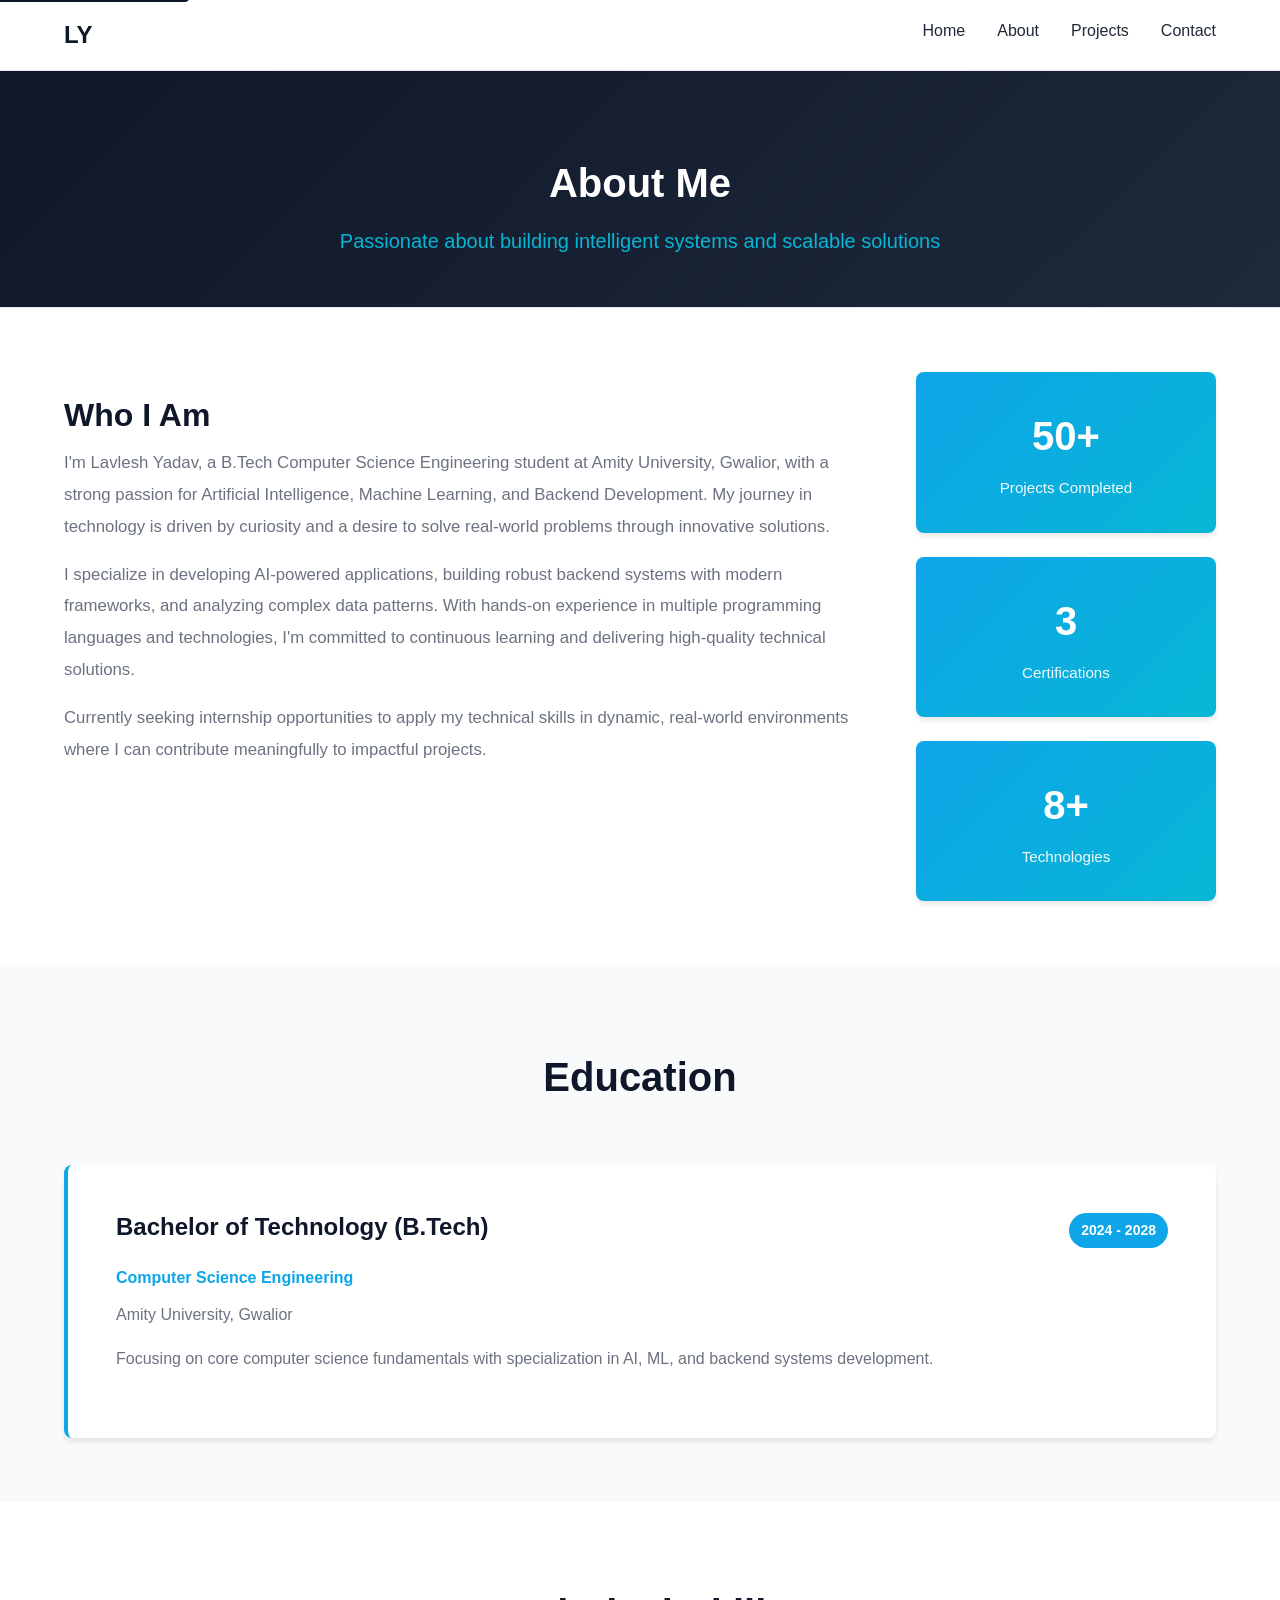
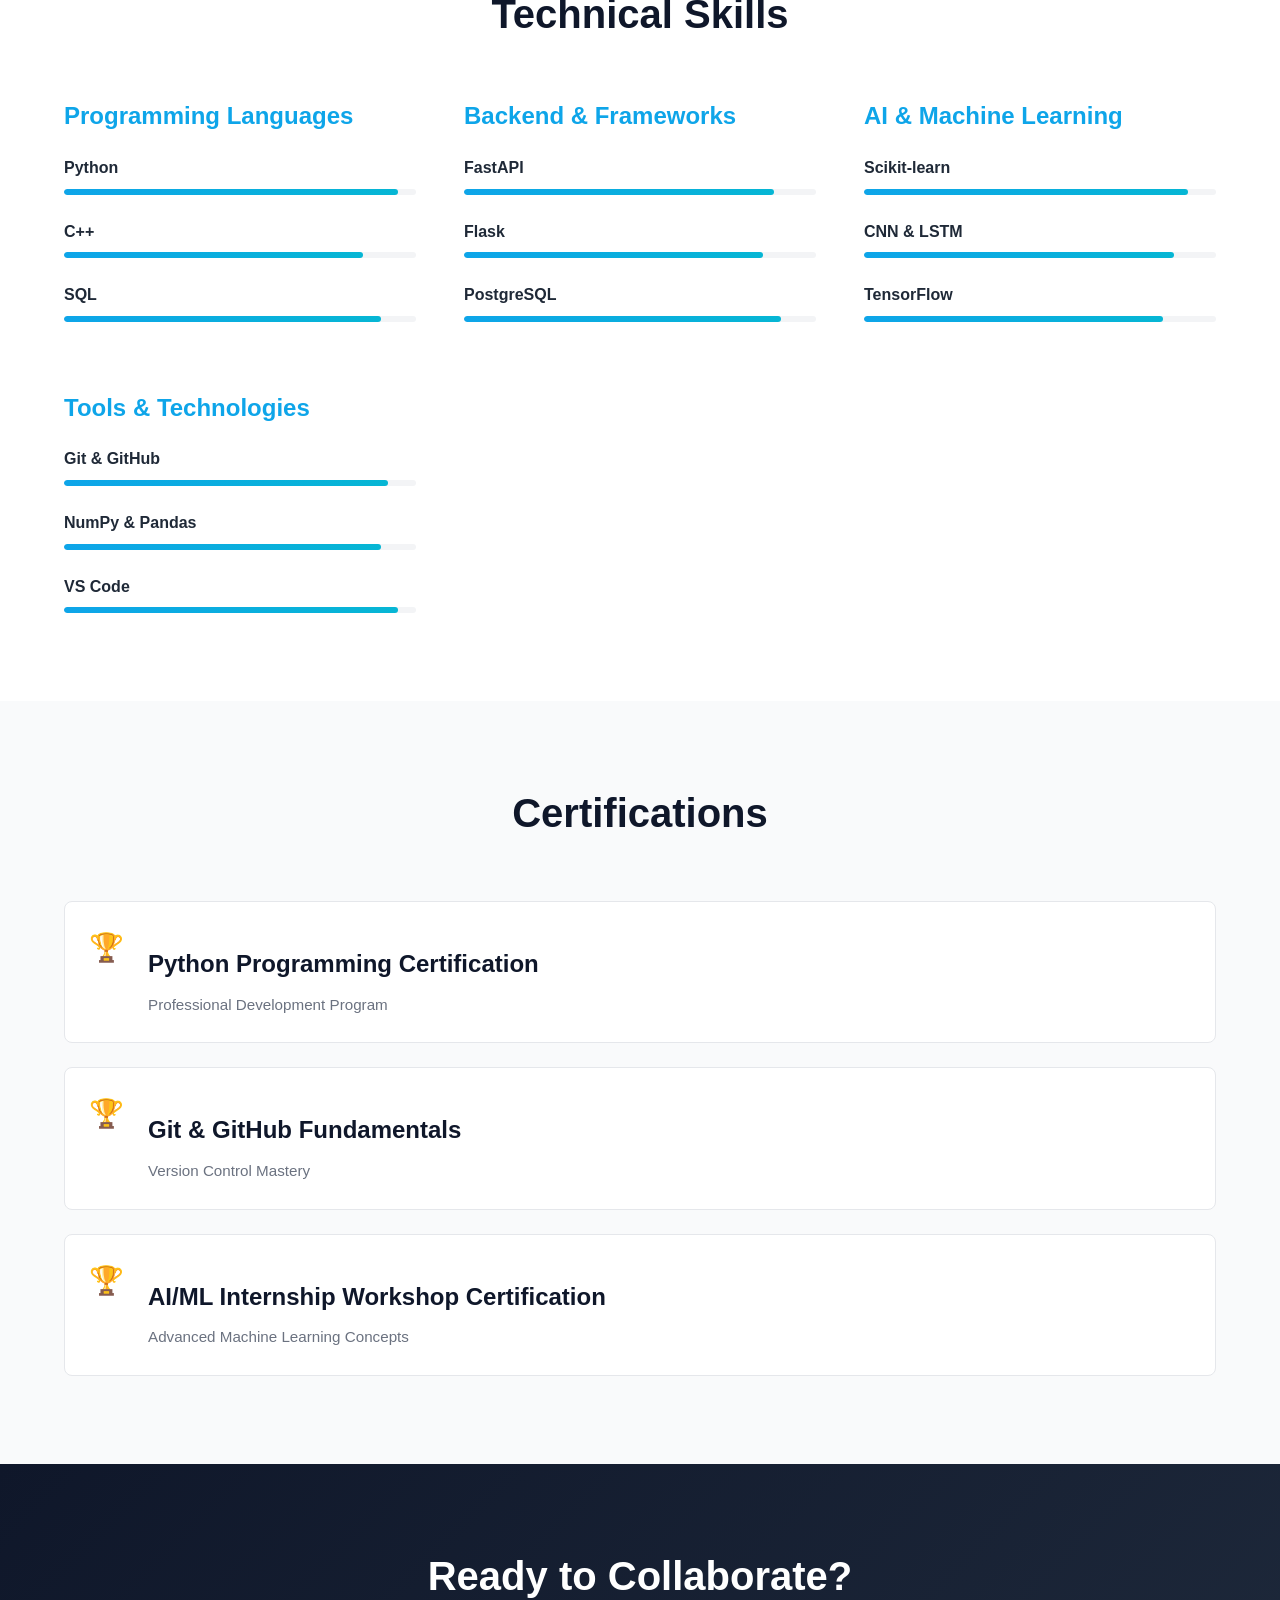
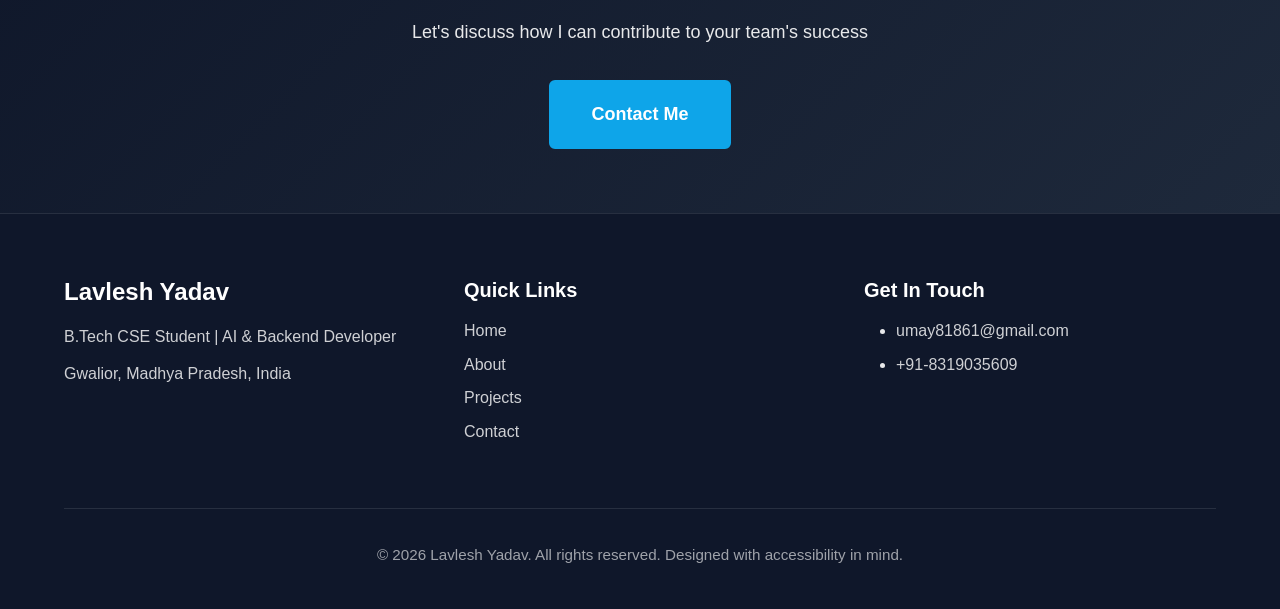
==== about.html @ 06bfaec7 "portfolio completed" ====
<!DOCTYPE html>
<html lang="en">
<head>
    <meta charset="UTF-8">
    <meta name="viewport" content="width=device-width, initial-scale=1.0">
    <meta name="description" content="Learn more about Lavlesh Yadav - B.Tech CSE Student with expertise in AI, Machine Learning, and Backend Development">
    <meta name="keywords" content="Lavlesh Yadav, about, education, skills, experience, AI, machine learning">
    <meta name="author" content="Lavlesh Yadav">
    <title>About Lavlesh Yadav - Portfolio</title>
    <link rel="stylesheet" href="style.css">
    <link rel="icon" type="image/svg+xml" href="data:image/svg+xml,%3Csvg xmlns='http://www.w3.org/2000/svg' viewBox='0 0 100 100'%3E%3Ctext y='75' font-size='75' fill='%230f172a'%3E💻%3C/text%3E%3C/svg%3E">
</head>
<body>
    <a href="#main-content" class="skip-link">Skip to main content</a>

    <header class="header" role="banner">
        <nav class="navbar" role="navigation" aria-label="Main navigation">
            <div class="container nav-container">
                <a href="index.html" class="logo" aria-label="Lavlesh Yadav Portfolio">LY</a>
                <button class="menu-toggle" id="menuToggle" aria-label="Toggle navigation menu" aria-expanded="false" aria-controls="navMenu">
                    <span></span>
                    <span></span>
                    <span></span>
                </button>
                <ul id="navMenu" class="nav-menu" role="menubar">
                    <li role="none"><a href="index.html" class="nav-link" role="menuitem">Home</a></li>
                    <li role="none"><a href="about.html" class="nav-link active" role="menuitem" aria-current="page">About</a></li>
                    <li role="none"><a href="projects.html" class="nav-link" role="menuitem">Projects</a></li>
                    <li role="none"><a href="contact.html" class="nav-link" role="menuitem">Contact</a></li>
                </ul>
            </div>
        </nav>
    </header>

    <main id="main-content" role="main">
        <!-- About Hero Section -->
        <section class="page-header" aria-labelledby="page-title">
            <div class="container">
                <h1 id="page-title">About Me</h1>
                <p class="page-subtitle">Passionate about building intelligent systems and scalable solutions</p>
            </div>
        </section>

        <!-- About Content -->
        <section class="about-section" aria-labelledby="about-intro-title">
            <div class="container">
                <div class="about-grid">
                    <article class="about-text">
                        <h2 id="about-intro-title">Who I Am</h2>
                        <p>I'm Lavlesh Yadav, a B.Tech Computer Science Engineering student at Amity University, Gwalior, with a strong passion for Artificial Intelligence, Machine Learning, and Backend Development. My journey in technology is driven by curiosity and a desire to solve real-world problems through innovative solutions.</p>
                        <p>I specialize in developing AI-powered applications, building robust backend systems with modern frameworks, and analyzing complex data patterns. With hands-on experience in multiple programming languages and technologies, I'm committed to continuous learning and delivering high-quality technical solutions.</p>
                        <p>Currently seeking internship opportunities to apply my technical skills in dynamic, real-world environments where I can contribute meaningfully to impactful projects.</p>
                    </article>
                    <aside class="about-stats" role="complementary" aria-label="Key statistics">
                        <div class="stat-card">
                            <div class="stat-number">50+</div>
                            <div class="stat-label">Projects Completed</div>
                        </div>
                        <div class="stat-card">
                            <div class="stat-number">3</div>
                            <div class="stat-label">Certifications</div>
                        </div>
                        <div class="stat-card">
                            <div class="stat-number">8+</div>
                            <div class="stat-label">Technologies</div>
                        </div>
                    </aside>
                </div>
            </div>
        </section>

        <!-- Education Section -->
        <section class="education-section" aria-labelledby="education-title">
            <div class="container">
                <h2 id="education-title" class="section-title">Education</h2>
                <article class="education-card">
                    <div class="education-header">
                        <h3>Bachelor of Technology (B.Tech)</h3>
                        <span class="education-year" aria-label="Year">2024 - 2028</span>
                    </div>
                    <p class="education-major">Computer Science Engineering</p>
                    <p class="education-institution">Amity University, Gwalior</p>
                    <p class="education-description">Focusing on core computer science fundamentals with specialization in AI, ML, and backend systems development.</p>
                </article>
            </div>
        </section>

        <!-- Skills Section -->
        <section class="skills-section" aria-labelledby="skills-title">
            <div class="container">
                <h2 id="skills-title" class="section-title">Technical Skills</h2>
                <div class="skills-container">
                    <article class="skill-category">
                        <h3>Programming Languages</h3>
                        <ul class="skill-list" role="list" aria-label="Programming languages">
                            <li role="listitem">
                                <span class="skill-name">Python</span>
                                <div class="skill-bar" style="--progress: 95%;" aria-label="95% proficiency"></div>
                            </li>
                            <li role="listitem">
                                <span class="skill-name">C++</span>
                                <div class="skill-bar" style="--progress: 85%;" aria-label="85% proficiency"></div>
                            </li>
                            <li role="listitem">
                                <span class="skill-name">SQL</span>
                                <div class="skill-bar" style="--progress: 90%;" aria-label="90% proficiency"></div>
                            </li>
                        </ul>
                    </article>

                    <article class="skill-category">
                        <h3>Backend & Frameworks</h3>
                        <ul class="skill-list" role="list" aria-label="Backend frameworks">
                            <li role="listitem">
                                <span class="skill-name">FastAPI</span>
                                <div class="skill-bar" style="--progress: 88%;" aria-label="88% proficiency"></div>
                            </li>
                            <li role="listitem">
                                <span class="skill-name">Flask</span>
                                <div class="skill-bar" style="--progress: 85%;" aria-label="85% proficiency"></div>
                            </li>
                            <li role="listitem">
                                <span class="skill-name">PostgreSQL</span>
                                <div class="skill-bar" style="--progress: 90%;" aria-label="90% proficiency"></div>
                            </li>
                        </ul>
                    </article>

                    <article class="skill-category">
                        <h3>AI & Machine Learning</h3>
                        <ul class="skill-list" role="list" aria-label="AI and ML tools">
                            <li role="listitem">
                                <span class="skill-name">Scikit-learn</span>
                                <div class="skill-bar" style="--progress: 92%;" aria-label="92% proficiency"></div>
                            </li>
                            <li role="listitem">
                                <span class="skill-name">CNN & LSTM</span>
                                <div class="skill-bar" style="--progress: 88%;" aria-label="88% proficiency"></div>
                            </li>
                            <li role="listitem">
                                <span class="skill-name">TensorFlow</span>
                                <div class="skill-bar" style="--progress: 85%;" aria-label="85% proficiency"></div>
                            </li>
                        </ul>
                    </article>

                    <article class="skill-category">
                        <h3>Tools & Technologies</h3>
                        <ul class="skill-list" role="list" aria-label="Development tools">
                            <li role="listitem">
                                <span class="skill-name">Git & GitHub</span>
                                <div class="skill-bar" style="--progress: 92%;" aria-label="92% proficiency"></div>
                            </li>
                            <li role="listitem">
                                <span class="skill-name">NumPy & Pandas</span>
                                <div class="skill-bar" style="--progress: 90%;" aria-label="90% proficiency"></div>
                            </li>
                            <li role="listitem">
                                <span class="skill-name">VS Code</span>
                                <div class="skill-bar" style="--progress: 95%;" aria-label="95% proficiency"></div>
                            </li>
                        </ul>
                    </article>
                </div>
            </div>
        </section>

        <!-- Certifications Section -->
        <section class="certifications-section" aria-labelledby="certifications-title">
            <div class="container">
                <h2 id="certifications-title" class="section-title">Certifications</h2>
                <ul class="certifications-list" role="list">
                    <li role="listitem" class="certification-item">
                        <span class="cert-icon">🏆</span>
                        <div>
                            <h3>Python Programming Certification</h3>
                            <p class="cert-issuer">Professional Development Program</p>
                        </div>
                    </li>
                    <li role="listitem" class="certification-item">
                        <span class="cert-icon">🏆</span>
                        <div>
                            <h3>Git & GitHub Fundamentals</h3>
                            <p class="cert-issuer">Version Control Mastery</p>
                        </div>
                    </li>
                    <li role="listitem" class="certification-item">
                        <span class="cert-icon">🏆</span>
                        <div>
                            <h3>AI/ML Internship Workshop Certification</h3>
                            <p class="cert-issuer">Advanced Machine Learning Concepts</p>
                        </div>
                    </li>
                </ul>
            </div>
        </section>

        <!-- Call to Action -->
        <section class="cta-section" aria-labelledby="about-cta-title">
            <div class="container">
                <h2 id="about-cta-title" class="cta-title">Ready to Collaborate?</h2>
                <p class="cta-description">Let's discuss how I can contribute to your team's success</p>
                <a href="contact.html" class="btn btn-primary btn-large">Contact Me</a>
            </div>
        </section>
    </main>

    <footer class="footer" role="contentinfo">
        <div class="container">
            <div class="footer-content">
                <section aria-labelledby="footer-about-title">
                    <h3 id="footer-about-title">Lavlesh Yadav</h3>
                    <p>B.Tech CSE Student | AI & Backend Developer</p>
                    <p>Gwalior, Madhya Pradesh, India</p>
                </section>
                <nav aria-label="Footer navigation">
                    <h4>Quick Links</h4>
                    <ul role="list">
                        <li><a href="index.html">Home</a></li>
                        <li><a href="about.html">About</a></li>
                        <li><a href="projects.html">Projects</a></li>
                        <li><a href="contact.html">Contact</a></li>
                    </ul>
                </nav>
                <section aria-labelledby="footer-contact-title">
                    <h4 id="footer-contact-title">Get In Touch</h4>
                    <ul role="list">
                        <li><a href="mailto:umay81861@gmail.com" aria-label="Email: umay81861@gmail.com">umay81861@gmail.com</a></li>
                        <li><a href="tel:+918319035609" aria-label="Phone: +91-8319035609">+91-8319035609</a></li>
                    </ul>
                </section>
            </div>
            <div class="footer-bottom">
                <p>&copy; <span id="current-year"></span> Lavlesh Yadav. All rights reserved. Designed with accessibility in mind.</p>
            </div>
        </div>
    </footer>

    <script src="script.js"></script>
</body>
</html>
---- style.css ----
/* ===== CSS Variables & Root ===== */
:root {
    --primary-color: #0f172a;
    --secondary-color: #0ea5e9;
    --accent-color: #06b6d4;
    --success-color: #10b981;
    --error-color: #ef4444;
    --warning-color: #f59e0b;
    
    --text-primary: #1f2937;
    --text-secondary: #6b7280;
    --text-light: #9ca3af;
    --bg-primary: #ffffff;
    --bg-secondary: #f9fafb;
    --bg-tertiary: #f3f4f6;
    --border-color: #e5e7eb;
    
    --shadow-sm: 0 1px 2px 0 rgba(0, 0, 0, 0.05);
    --shadow-md: 0 4px 6px -1px rgba(0, 0, 0, 0.1);
    --shadow-lg: 0 10px 15px -3px rgba(0, 0, 0, 0.1);
    --shadow-xl: 0 20px 25px -5px rgba(0, 0, 0, 0.1);
    
    --transition-fast: 150ms ease-in-out;
    --transition-normal: 300ms ease-in-out;
    --transition-slow: 500ms ease-in-out;
    
    --spacing-xs: 0.25rem;
    --spacing-sm: 0.5rem;
    --spacing-md: 1rem;
    --spacing-lg: 1.5rem;
    --spacing-xl: 2rem;
    --spacing-2xl: 3rem;
    --spacing-3xl: 4rem;
}

/* ===== Global Styles ===== */
* {
    margin: 0;
    padding: 0;
    box-sizing: border-box;
}

html {
    scroll-behavior: smooth;
    font-size: 16px;
}

body {
    font-family: -apple-system, BlinkMacSystemFont, 'Segoe UI', Roboto, Oxygen, Ubuntu, Cantarell, sans-serif;
    line-height: 1.6;
    color: var(--text-primary);
    background-color: var(--bg-primary);
    overflow-x: hidden;
}

/* ===== Accessibility ===== */
.sr-only {
    position: absolute;
    width: 1px;
    height: 1px;
    padding: 0;
    margin: -1px;
    overflow: hidden;
    clip: rect(0, 0, 0, 0);
    white-space: nowrap;
    border-width: 0;
}

.skip-link {
    position: absolute;
    top: -40px;
    left: 0;
    background: var(--primary-color);
    color: white;
    padding: 8px 16px;
    text-decoration: none;
    z-index: 100;
    border-radius: 0 0 4px 0;
    font-weight: 600;
}

.skip-link:focus {
    top: 0;
}

/* ===== Semantic Elements ===== */
h1, h2, h3, h4, h5, h6 {
    font-weight: 700;
    line-height: 1.2;
    margin-top: 1.5rem;
    margin-bottom: 0.75rem;
}

h1 {
    font-size: 2.5rem;
    color: var(--primary-color);
}

h2 {
    font-size: 2rem;
    color: var(--primary-color);
}

h3 {
    font-size: 1.5rem;
    color: var(--primary-color);
}

h4 {
    font-size: 1.25rem;
    color: var(--primary-color);
}

h5 {
    font-size: 1.125rem;
}

h6 {
    font-size: 1rem;
}

p {
    margin-bottom: var(--spacing-md);
    line-height: 1.8;
}

a {
    color: var(--secondary-color);
    text-decoration: none;
    transition: color var(--transition-fast);
}

a:hover {
    color: var(--accent-color);
    text-decoration: underline;
}

a:focus-visible {
    outline: 2px solid var(--secondary-color);
    outline-offset: 2px;
    border-radius: 2px;
}

ul, ol {
    margin-bottom: var(--spacing-md);
    padding-left: var(--spacing-xl);
}

li {
    margin-bottom: 0.5rem;
}

code {
    background-color: var(--bg-tertiary);
    padding: 0.125rem 0.5rem;
    border-radius: 4px;
    font-family: 'Courier New', monospace;
    font-size: 0.875rem;
}

pre {
    background-color: var(--primary-color);
    color: #f3f4f6;
    padding: var(--spacing-lg);
    border-radius: 8px;
    overflow-x: auto;
    margin-bottom: var(--spacing-lg);
}

blockquote {
    border-left: 4px solid var(--secondary-color);
    padding-left: var(--spacing-lg);
    margin-left: 0;
    margin-bottom: var(--spacing-lg);
    font-style: italic;
    color: var(--text-secondary);
}

/* ===== Layout & Container ===== */
.container {
    max-width: 1200px;
    margin: 0 auto;
    padding: 0 var(--spacing-lg);
}

/* ===== Navigation Header ===== */
.header {
    background-color: var(--bg-primary);
    border-bottom: 1px solid var(--border-color);
    position: sticky;
    top: 0;
    z-index: 50;
    box-shadow: var(--shadow-sm);
}

.navbar {
    padding: var(--spacing-md) 0;
}

.nav-container {
    display: flex;
    justify-content: space-between;
    align-items: center;
}

.logo {
    font-size: 1.5rem;
    font-weight: 800;
    color: var(--primary-color);
    display: inline-block;
    transition: color var(--transition-fast);
}

.logo:hover {
    color: var(--secondary-color);
}

.nav-menu {
    display: flex;
    list-style: none;
    gap: var(--spacing-xl);
    margin: 0;
    padding: 0;
}

.nav-link {
    color: var(--text-primary);
    font-weight: 500;
    transition: color var(--transition-fast);
    position: relative;
}

.nav-link::after {
    content: '';
    position: absolute;
    bottom: -5px;
    left: 0;
    width: 0;
    height: 2px;
    background-color: var(--secondary-color);
    transition: width var(--transition-fast);
}

.nav-link:hover::after,
.nav-link.active::after {
    width: 100%;
}

.nav-link.active {
    color: var(--secondary-color);
}

.menu-toggle {
    display: none;
    flex-direction: column;
    background: none;
    border: none;
    cursor: pointer;
    gap: 4px;
}

.menu-toggle span {
    width: 25px;
    height: 3px;
    background-color: var(--primary-color);
    border-radius: 2px;
    transition: all var(--transition-fast);
}

/* ===== Hero Section ===== */
.hero {
    background: linear-gradient(135deg, var(--primary-color) 0%, #1e293b 100%);
    color: white;
    padding: 6rem var(--spacing-lg) 4rem;
    min-height: calc(100vh - 70px);
    display: flex;
    align-items: center;
}

.hero .container {
    display: grid;
    grid-template-columns: 1fr 1fr;
    gap: 4rem;
    align-items: center;
}

.hero-content {
    z-index: 1;
}

.hero-title {
    color: white;
    font-size: 3.5rem;
    margin-bottom: var(--spacing-md);
    animation: fadeInUp 0.8s ease-out;
}

.hero-subtitle {
    color: var(--accent-color);
    font-size: 1.5rem;
    font-weight: 600;
    margin-bottom: var(--spacing-md);
    animation: fadeInUp 0.8s ease-out 0.1s both;
}

.hero-description {
    font-size: 1.125rem;
    color: rgba(255, 255, 255, 0.9);
    margin-bottom: var(--spacing-xl);
    line-height: 1.8;
    animation: fadeInUp 0.8s ease-out 0.2s both;
}

.hero-cta {
    display: flex;
    gap: var(--spacing-md);
    margin-bottom: var(--spacing-xl);
    animation: fadeInUp 0.8s ease-out 0.3s both;
    flex-wrap: wrap;
}

.social-links {
    display: flex;
    gap: var(--spacing-md);
    animation: fadeInUp 0.8s ease-out 0.4s both;
}

.social-link {
    width: 45px;
    height: 45px;
    display: flex;
    align-items: center;
    justify-content: center;
    background-color: rgba(255, 255, 255, 0.1);
    border-radius: 50%;
    color: white;
    transition: all var(--transition-fast);
}

.social-link:hover {
    background-color: var(--secondary-color);
    transform: translateY(-3px);
}

.hero-shape {
    position: absolute;
    width: 400px;
    height: 400px;
    background: linear-gradient(135deg, var(--secondary-color), var(--accent-color));
    border-radius: 50%;
    right: 50px;
    top: 50%;
    transform: translateY(-50%);
    opacity: 0.1;
    animation: float 6s ease-in-out infinite;
}

@keyframes fadeInUp {
    from {
        opacity: 0;
        transform: translateY(30px);
    }
    to {
        opacity: 1;
        transform: translateY(0);
    }
}

@keyframes float {
    0%, 100% {
        transform: translateY(-50%);
    }
    50% {
        transform: translateY(-60px);
    }
}

.hero-visual {
    position: relative;
    height: 400px;
}

/* ===== Buttons ===== */
.btn {
    display: inline-flex;
    align-items: center;
    justify-content: center;
    padding: 0.875rem 1.75rem;
    font-size: 1rem;
    font-weight: 600;
    border-radius: 6px;
    border: 2px solid transparent;
    cursor: pointer;
    transition: all var(--transition-fast);
    text-decoration: none;
    white-space: nowrap;
}

.btn:focus-visible {
    outline: 2px solid var(--secondary-color);
    outline-offset: 2px;
}

.btn-primary {
    background-color: var(--secondary-color);
    color: white;
    border-color: var(--secondary-color);
}

.btn-primary:hover {
    background-color: var(--accent-color);
    border-color: var(--accent-color);
    transform: translateY(-2px);
    box-shadow: var(--shadow-lg);
}

.btn-secondary {
    background-color: transparent;
    color: white;
    border-color: white;
}

.btn-secondary:hover {
    background-color: white;
    color: var(--primary-color);
}

.btn-large {
    padding: 1.125rem 2.5rem;
    font-size: 1.125rem;
}

/* ===== Skills Preview Section ===== */
.skills-preview {
    padding: var(--spacing-3xl) var(--spacing-lg);
    background-color: var(--bg-secondary);
}

.section-title {
    text-align: center;
    margin-bottom: var(--spacing-3xl);
    font-size: 2.5rem;
}

.section-description {
    text-align: center;
    font-size: 1.125rem;
    color: var(--text-secondary);
    margin-bottom: var(--spacing-2xl);
    max-width: 600px;
    margin-left: auto;
    margin-right: auto;
}

.skills-grid {
    display: grid;
    grid-template-columns: repeat(auto-fit, minmax(250px, 1fr));
    gap: var(--spacing-xl);
    margin-bottom: var(--spacing-2xl);
}

.skill-card {
    background-color: var(--bg-primary);
    padding: var(--spacing-xl);
    border-radius: 8px;
    border: 1px solid var(--border-color);
    transition: all var(--transition-normal);
    box-shadow: var(--shadow-sm);
}

.skill-card:hover {
    transform: translateY(-4px);
    box-shadow: var(--shadow-lg);
    border-color: var(--secondary-color);
}

.skill-card h3 {
    margin-top: 0;
    color: var(--secondary-color);
    margin-bottom: var(--spacing-md);
}

.skill-card ul {
    list-style: none;
    padding: 0;
}

.skill-card li {
    padding: 0.5rem 0;
    color: var(--text-secondary);
    position: relative;
    padding-left: 1.5rem;
}

.skill-card li::before {
    content: '→';
    position: absolute;
    left: 0;
    color: var(--secondary-color);
    font-weight: bold;
}

.section-cta {
    text-align: center;
}

.link-arrow {
    color: var(--secondary-color);
    font-weight: 600;
    display: inline-flex;
    align-items: center;
    gap: 0.5rem;
}

.link-arrow::after {
    content: '→';
    transition: transform var(--transition-fast);
}

.link-arrow:hover::after {
    transform: translateX(4px);
}

/* ===== Featured Projects Section ===== */
.featured-projects {
    padding: var(--spacing-3xl) var(--spacing-lg);
    background-color: var(--bg-primary);
}

.projects-grid {
    display: grid;
    grid-template-columns: repeat(auto-fit, minmax(300px, 1fr));
    gap: var(--spacing-xl);
    margin-bottom: var(--spacing-2xl);
}

.project-card {
    background-color: var(--bg-secondary);
    padding: var(--spacing-xl);
    border-radius: 8px;
    border-left: 4px solid var(--secondary-color);
    transition: all var(--transition-normal);
    display: flex;
    flex-direction: column;
}

.project-card:hover {
    transform: translateX(4px);
    box-shadow: var(--shadow-lg);
}

.project-header {
    display: flex;
    justify-content: space-between;
    align-items: flex-start;
    gap: var(--spacing-md);
    margin-bottom: var(--spacing-md);
}

.project-header h3 {
    margin: 0;
    flex: 1;
}

.badge {
    display: inline-block;
    padding: 0.375rem 0.75rem;
    background-color: var(--secondary-color);
    color: white;
    border-radius: 20px;
    font-size: 0.75rem;
    font-weight: 600;
    white-space: nowrap;
}

.project-card p {
    flex: 1;
    color: var(--text-secondary);
    margin-bottom: var(--spacing-md);
}

.tech-tags {
    display: flex;
    flex-wrap: wrap;
    gap: 0.5rem;
}

.tech-tags span {
    display: inline-block;
    padding: 0.375rem 0.75rem;
    background-color: var(--bg-primary);
    border: 1px solid var(--border-color);
    border-radius: 20px;
    font-size: 0.85rem;
    color: var(--text-secondary);
}

/* ===== Page Header ===== */
.page-header {
    background: linear-gradient(135deg, var(--primary-color) 0%, #1e293b 100%);
    color: white;
    padding: 4rem var(--spacing-lg) 3rem;
    text-align: center;
    border-bottom: 1px solid var(--border-color);
}

.page-header h1 {
    color: white;
    margin-bottom: var(--spacing-md);
}

.page-subtitle {
    color: var(--accent-color);
    font-size: 1.25rem;
    margin: 0;
}

/* ===== About Section ===== */
.about-section {
    padding: var(--spacing-3xl) var(--spacing-lg);
}

.about-grid {
    display: grid;
    grid-template-columns: 1fr 300px;
    gap: 3rem;
}

.about-text p {
    font-size: 1.05rem;
    line-height: 1.9;
    color: var(--text-secondary);
}

.about-stats {
    display: flex;
    flex-direction: column;
    gap: var(--spacing-lg);
}

.stat-card {
    background: linear-gradient(135deg, var(--secondary-color), var(--accent-color));
    color: white;
    padding: var(--spacing-xl);
    border-radius: 8px;
    text-align: center;
    box-shadow: var(--shadow-md);
}

.stat-number {
    font-size: 2.5rem;
    font-weight: 800;
    margin-bottom: 0.5rem;
}

.stat-label {
    font-size: 0.95rem;
    opacity: 0.95;
}

/* ===== Education Section ===== */
.education-section {
    padding: var(--spacing-3xl) var(--spacing-lg);
    background-color: var(--bg-secondary);
}

.education-card {
    background-color: var(--bg-primary);
    padding: var(--spacing-2xl);
    border-radius: 8px;
    border-left: 4px solid var(--secondary-color);
    box-shadow: var(--shadow-md);
}

.education-header {
    display: flex;
    justify-content: space-between;
    align-items: flex-start;
    gap: var(--spacing-lg);
    margin-bottom: var(--spacing-md);
}

.education-header h3 {
    margin: 0;
    flex: 1;
}

.education-year {
    background-color: var(--secondary-color);
    color: white;
    padding: 0.375rem 0.75rem;
    border-radius: 20px;
    font-size: 0.875rem;
    font-weight: 600;
    white-space: nowrap;
}

.education-major {
    color: var(--secondary-color);
    font-weight: 600;
    margin-bottom: 0.5rem;
}

.education-institution {
    color: var(--text-secondary);
    margin-bottom: var(--spacing-md);
}

.education-description {
    color: var(--text-secondary);
    line-height: 1.8;
}

/* ===== Skills Section ===== */
.skills-section {
    padding: var(--spacing-3xl) var(--spacing-lg);
    background-color: var(--bg-primary);
}

.skills-container {
    display: grid;
    grid-template-columns: repeat(auto-fit, minmax(280px, 1fr));
    gap: var(--spacing-2xl);
}

.skill-category h3 {
    margin-top: 0;
    color: var(--secondary-color);
    margin-bottom: var(--spacing-lg);
}

.skill-list {
    list-style: none;
    padding: 0;
}

.skill-list li {
    margin-bottom: var(--spacing-lg);
}

.skill-name {
    display: flex;
    justify-content: space-between;
    font-weight: 600;
    margin-bottom: 0.5rem;
    color: var(--text-primary);
}

.skill-bar {
    height: 6px;
    background-color: var(--bg-tertiary);
    border-radius: 3px;
    overflow: hidden;
}

.skill-bar::after {
    content: '';
    display: block;
    height: 100%;
    width: var(--progress, 0%);
    background: linear-gradient(90deg, var(--secondary-color), var(--accent-color));
    border-radius: 3px;
    transition: width var(--transition-slow);
}

/* ===== Certifications Section ===== */
.certifications-section {
    padding: var(--spacing-3xl) var(--spacing-lg);
    background-color: var(--bg-secondary);
}

.certifications-list {
    list-style: none;
    padding: 0;
}

.certification-item {
    background-color: var(--bg-primary);
    padding: var(--spacing-lg);
    border-radius: 8px;
    margin-bottom: var(--spacing-lg);
    display: flex;
    gap: var(--spacing-lg);
    align-items: flex-start;
    border: 1px solid var(--border-color);
    transition: all var(--transition-normal);
}

.certification-item:hover {
    border-color: var(--secondary-color);
    box-shadow: var(--shadow-md);
}

.cert-icon {
    font-size: 1.75rem;
}

.cert-issuer {
    color: var(--text-secondary);
    font-size: 0.95rem;
    margin: 0;
}

/* ===== Projects Detailed Section ===== */
.projects-section {
    padding: var(--spacing-3xl) var(--spacing-lg);
    background-color: var(--bg-secondary);
}

.projects-detailed-grid {
    display: grid;
    gap: var(--spacing-2xl);
}

.project-detailed {
    background-color: var(--bg-primary);
    padding: var(--spacing-2xl);
    border-radius: 8px;
    border-left: 4px solid var(--secondary-color);
    box-shadow: var(--shadow-md);
    display: grid;
    grid-template-columns: 1fr 200px;
    gap: 2rem;
}

.project-detailed:hover {
    box-shadow: var(--shadow-lg);
    border-left-color: var(--accent-color);
}

.project-badge {
    display: inline-block;
    padding: 0.375rem 0.75rem;
    background-color: var(--accent-color);
    color: white;
    border-radius: 20px;
    font-size: 0.75rem;
    font-weight: 600;
    margin-bottom: var(--spacing-md);
    width: fit-content;
}

.project-detailed h3 {
    margin-top: 0;
    margin-bottom: 0.5rem;
}

.project-subtitle {
    color: var(--secondary-color);
    font-weight: 600;
    margin-bottom: var(--spacing-md);
}

.project-description {
    color: var(--text-secondary);
    line-height: 1.8;
    margin-bottom: var(--spacing-lg);
}

.subsection-title {
    color: var(--primary-color);
    margin-top: var(--spacing-lg);
    margin-bottom: 0.75rem;
    font-size: 1.1rem;
}

.feature-list {
    list-style: none;
    padding: 0;
}

.feature-list li {
    padding: 0.5rem 0;
    color: var(--text-secondary);
    position: relative;
    padding-left: 1.5rem;
}

.feature-list li::before {
    content: '✓';
    position: absolute;
    left: 0;
    color: var(--success-color);
    font-weight: bold;
}

.project-meta {
    display: flex;
    flex-direction: column;
    gap: var(--spacing-lg);
}

.meta-item {
    display: flex;
    flex-direction: column;
    gap: 0.25rem;
}

.meta-label {
    font-size: 0.875rem;
    color: var(--text-light);
    font-weight: 600;
    text-transform: uppercase;
}

.meta-value {
    font-size: 1rem;
    color: var(--text-primary);
    font-weight: 500;
}

/* ===== Skills Applied Section ===== */
.skills-applied-section {
    padding: var(--spacing-3xl) var(--spacing-lg);
    background-color: var(--bg-primary);
}

.skills-applied-grid {
    display: grid;
    grid-template-columns: repeat(auto-fit, minmax(250px, 1fr));
    gap: var(--spacing-xl);
}

.skill-domain {
    background: linear-gradient(135deg, rgba(14, 165, 233, 0.05), rgba(6, 182, 212, 0.05));
    padding: var(--spacing-xl);
    border-radius: 8px;
    border: 1px solid var(--border-color);
    transition: all var(--transition-normal);
}

.skill-domain:hover {
    border-color: var(--secondary-color);
    background: linear-gradient(135deg, rgba(14, 165, 233, 0.1), rgba(6, 182, 212, 0.1));
}

.skill-domain h3 {
    color: var(--secondary-color);
    margin-top: 0;
}

.skill-domain p {
    color: var(--text-secondary);
    margin-bottom: 0;
}

/* ===== Contact Section ===== */
.contact-section {
    padding: var(--spacing-3xl) var(--spacing-lg);
    background-color: var(--bg-primary);
}

.contact-grid {
    display: grid;
    grid-template-columns: 1fr 1fr;
    gap: 3rem;
}

.contact-info h2 {
    margin-top: 0;
    color: var(--primary-color);
    margin-bottom: var(--spacing-lg);
}

.contact-info > p {
    color: var(--text-secondary);
    font-size: 1.05rem;
    line-height: 1.8;
    margin-bottom: var(--spacing-xl);
}

.contact-card {
    background-color: var(--bg-secondary);
    padding: var(--spacing-lg);
    border-radius: 8px;
    margin-bottom: var(--spacing-lg);
    border: 1px solid var(--border-color);
    transition: all var(--transition-normal);
}

.contact-card:hover {
    border-color: var(--secondary-color);
    box-shadow: var(--shadow-md);
}

.contact-card h3 {
    margin-top: 0;
    margin-bottom: 0.75rem;
    color: var(--secondary-color);
}

.contact-link {
    display: flex;
    align-items: center;
    gap: 0.75rem;
    font-weight: 600;
    color: var(--primary-color);
    transition: color var(--transition-fast);
}

.contact-link:hover {
    color: var(--secondary-color);
}

.contact-icon {
    font-size: 1.5rem;
}

.contact-note {
    font-size: 0.9rem;
    color: var(--text-light);
    margin: 0.5rem 0 0 0;
}

.contact-info-text {
    display: flex;
    align-items: center;
    gap: 0.75rem;
    color: var(--text-primary);
}

.contact-social {
    gap: 0.75rem;
}

.contact-social .social-link {
    width: 40px;
    height: 40px;
    background-color: var(--secondary-color);
    color: white;
}

.contact-social .social-link:hover {
    background-color: var(--accent-color);
}

/* ===== Contact Form ===== */
.contact-form-section {
    background-color: var(--bg-secondary);
    padding: var(--spacing-2xl);
    border-radius: 8px;
    border: 1px solid var(--border-color);
}

.contact-form-section h2 {
    margin-top: 0;
}

.form-group {
    margin-bottom: var(--spacing-lg);
    display: flex;
    flex-direction: column;
}

.form-label {
    font-weight: 600;
    margin-bottom: 0.5rem;
    color: var(--text-primary);
}

.form-label span {
    color: var(--error-color);
}

.form-input,
.form-textarea {
    padding: 0.875rem;
    border: 1px solid var(--border-color);
    border-radius: 6px;
    font-size: 1rem;
    font-family: inherit;
    transition: all var(--transition-fast);
}

.form-input:focus,
.form-textarea:focus {
    outline: none;
    border-color: var(--secondary-color);
    box-shadow: 0 0 0 3px rgba(14, 165, 233, 0.1);
}

.form-input::placeholder,
.form-textarea::placeholder {
    color: var(--text-light);
}

.form-textarea {
    resize: vertical;
    font-family: inherit;
}

.form-checkbox {
    flex-direction: row;
    align-items: flex-start;
}

.form-checkbox input {
    width: 20px;
    height: 20px;
    margin-top: 3px;
    margin-right: var(--spacing-md);
    cursor: pointer;
    accent-color: var(--secondary-color);
}

.checkbox-label {
    flex: 1;
    cursor: pointer;
}

.form-help {
    font-size: 0.875rem;
    color: var(--error-color);
    margin-top: 0.25rem;
    display: none;
}

.form-help.show {
    display: block;
}

.form-status {
    padding: var(--spacing-md);
    border-radius: 6px;
    margin-bottom: var(--spacing-lg);
    display: none;
    text-align: center;
}

.form-status.show {
    display: block;
}

.form-status.success {
    background-color: rgba(16, 185, 129, 0.1);
    color: var(--success-color);
    border: 1px solid var(--success-color);
}

.form-status.error {
    background-color: rgba(239, 68, 68, 0.1);
    color: var(--error-color);
    border: 1px solid var(--error-color);
}

.form-note {
    font-size: 0.9rem;
    color: var(--text-light);
    text-align: center;
    margin-top: var(--spacing-lg);
}

/* ===== FAQ Section ===== */
.faq-section {
    padding: var(--spacing-3xl) var(--spacing-lg);
    background-color: var(--bg-secondary);
}

.faq-grid {
    display: grid;
    gap: var(--spacing-lg);
}

.faq-item {
    background-color: var(--bg-primary);
    padding: var(--spacing-lg);
    border-radius: 6px;
    border: 1px solid var(--border-color);
    cursor: pointer;
    transition: all var(--transition-normal);
}

.faq-item:hover {
    border-color: var(--secondary-color);
}

.faq-item summary {
    list-style: none;
    font-weight: 600;
    color: var(--primary-color);
    display: flex;
    justify-content: space-between;
    align-items: center;
    user-select: none;
}

.faq-item summary::after {
    content: '+';
    font-size: 1.5rem;
    color: var(--secondary-color);
    transition: transform var(--transition-fast);
}

.faq-item[open] summary::after {
    transform: rotate(45deg);
}

.faq-content {
    margin-top: var(--spacing-md);
    padding-top: var(--spacing-md);
    border-top: 1px solid var(--border-color);
    color: var(--text-secondary);
}

.faq-content p {
    margin-bottom: 0;
}

/* ===== CTA Section ===== */
.cta-section {
    background: linear-gradient(135deg, var(--primary-color) 0%, #1e293b 100%);
    color: white;
    padding: 4rem var(--spacing-lg);
    text-align: center;
}

.cta-title {
    color: white;
    font-size: 2.5rem;
    margin-bottom: var(--spacing-md);
}

.cta-description {
    color: rgba(255, 255, 255, 0.9);
    font-size: 1.125rem;
    margin-bottom: var(--spacing-xl);
    max-width: 600px;
    margin-left: auto;
    margin-right: auto;
}

/* ===== Footer ===== */
.footer {
    background-color: var(--primary-color);
    color: rgba(255, 255, 255, 0.9);
    padding: var(--spacing-3xl) var(--spacing-lg) var(--spacing-lg);
    border-top: 1px solid rgba(255, 255, 255, 0.1);
}

.footer-content {
    display: grid;
    grid-template-columns: repeat(auto-fit, minmax(250px, 1fr));
    gap: var(--spacing-2xl);
    margin-bottom: var(--spacing-2xl);
}

.footer section h3,
.footer section h4,
.footer nav h4 {
    color: white;
    margin-top: 0;
    margin-bottom: var(--spacing-md);
}

.footer section p {
    margin-bottom: 0.5rem;
    color: rgba(255, 255, 255, 0.8);
}

.footer nav ul {
    list-style: none;
    padding: 0;
}

.footer nav ul li {
    margin-bottom: 0.5rem;
}

.footer a {
    color: rgba(255, 255, 255, 0.8);
    transition: color var(--transition-fast);
}

.footer a:hover {
    color: white;
    text-decoration: none;
}

.footer-bottom {
    text-align: center;
    padding-top: var(--spacing-xl);
    border-top: 1px solid rgba(255, 255, 255, 0.1);
    color: rgba(255, 255, 255, 0.6);
    font-size: 0.95rem;
}

/* ===== Responsive Design ===== */
@media (max-width: 768px) {
    h1 {
        font-size: 2rem;
    }

    h2 {
        font-size: 1.5rem;
    }

    h3 {
        font-size: 1.25rem;
    }

    .menu-toggle {
        display: flex;
    }

    .nav-menu {
        position: absolute;
        top: 70px;
        left: 0;
        right: 0;
        flex-direction: column;
        gap: 0;
        background-color: var(--bg-primary);
        border-bottom: 1px solid var(--border-color);
        padding: var(--spacing-lg);
        max-height: 0;
        overflow: hidden;
        transition: max-height var(--transition-normal);
    }

    .nav-menu.active {
        max-height: 400px;
    }

    .nav-link {
        padding: var(--spacing-md) 0;
    }

    .nav-link::after {
        display: none;
    }

    .nav-link.active {
        color: var(--secondary-color);
    }

    .hero .container {
        grid-template-columns: 1fr;
        gap: 2rem;
    }

    .hero-title {
        font-size: 2.5rem;
    }

    .hero-subtitle {
        font-size: 1.25rem;
    }

    .hero-visual {
        display: none;
    }

    .hero-shape {
        display: none;
    }

    .hero-cta {
        flex-direction: column;
    }

    .btn-large {
        width: 100%;
    }

    .about-grid {
        grid-template-columns: 1fr;
    }

    .about-stats {
        grid-template-columns: repeat(3, 1fr);
        gap: var(--spacing-lg);
    }

    .project-detailed {
        grid-template-columns: 1fr;
        gap: 1rem;
    }

    .contact-grid {
        grid-template-columns: 1fr;
        gap: 2rem;
    }

    .skills-grid,
    .projects-grid {
        grid-template-columns: 1fr;
    }

    .skills-container {
        grid-template-columns: 1fr;
    }
}

@media (max-width: 480px) {
    :root {
        font-size: 14px;
    }

    .container {
        padding: 0 var(--spacing-md);
    }

    h1 {
        font-size: 1.75rem;
    }

    h2 {
        font-size: 1.25rem;
    }

    h3 {
        font-size: 1.1rem;
    }

    .hero {
        padding: 4rem var(--spacing-md) 2rem;
        min-height: auto;
    }

    .hero-title {
        font-size: 2rem;
    }

    .hero-cta {
        flex-direction: column;
    }

    .btn {
        width: 100%;
    }

    .section-title {
        margin-bottom: var(--spacing-2xl);
    }

    .skills-grid {
        grid-template-columns: 1fr;
    }

    .stat-card {
        padding: var(--spacing-lg);
    }

    .education-header {
        flex-direction: column;
        gap: var(--spacing-md);
    }

    .about-stats {
        grid-template-columns: 1fr;
    }

    .nav-menu {
        top: 65px;
    }
}

/* ===== Print Styles ===== */
@media print {
    .header,
    .footer,
    .cta-section,
    .skip-link {
        display: none;
    }

    body {
        font-size: 12pt;
        line-height: 1.5;
    }

    a {
        color: inherit;
    }

    .btn {
        display: none;
    }
}
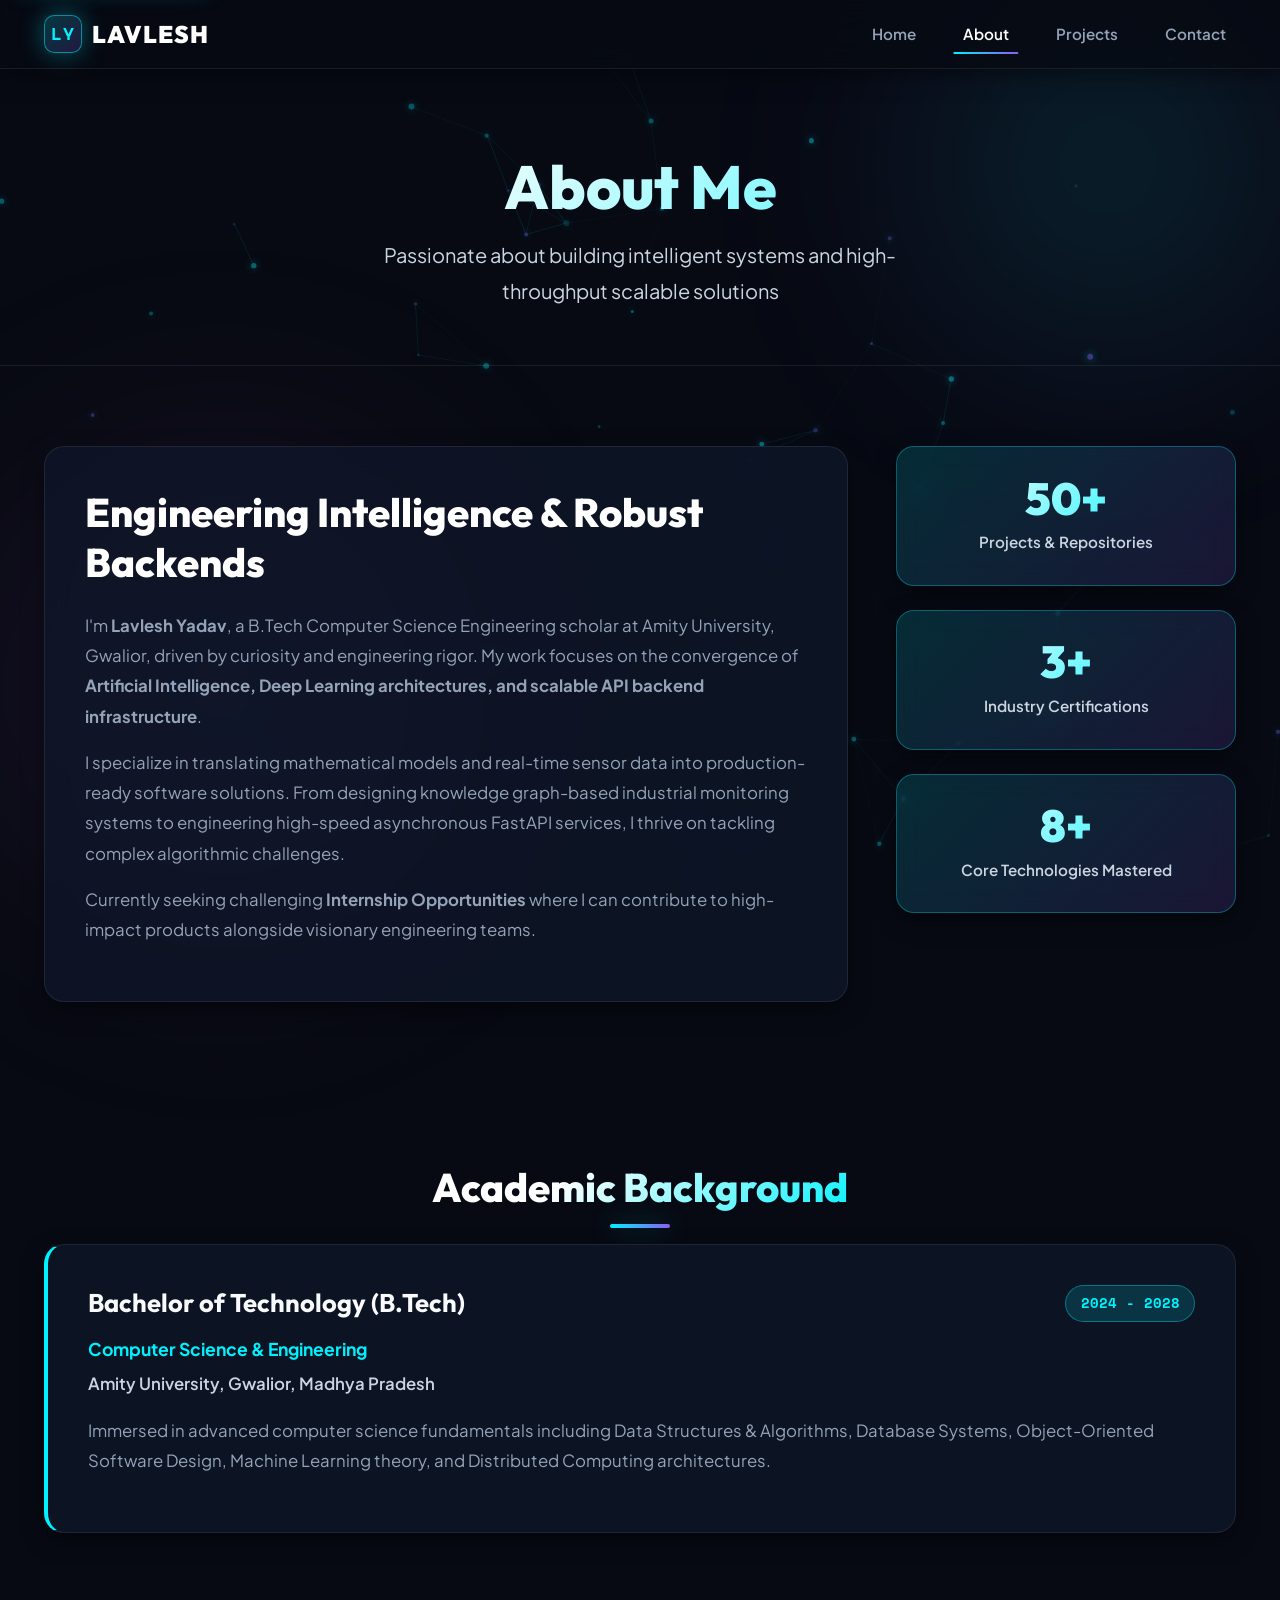
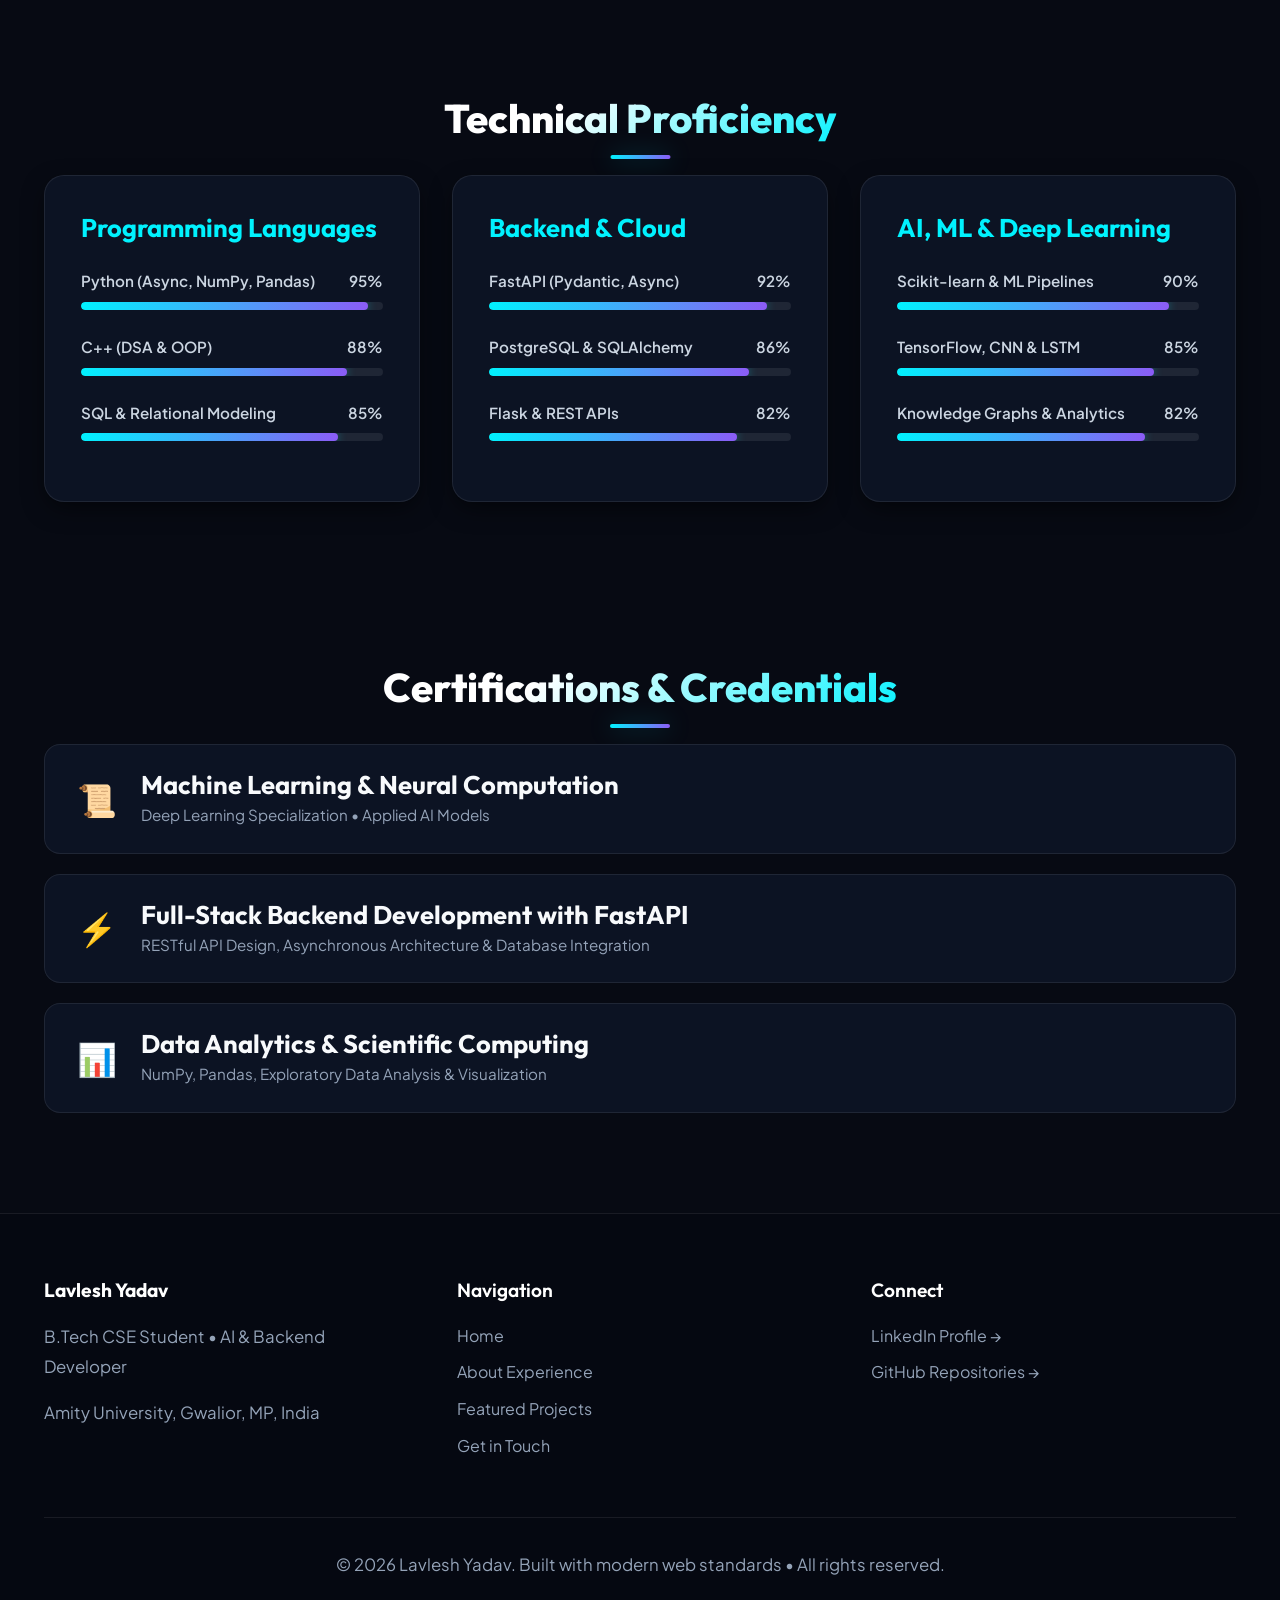
==== commit bbe019a2: "completed" ====
--- a/about.html
+++ b/about.html
@@ -4,19 +4,30 @@
     <meta charset="UTF-8">
     <meta name="viewport" content="width=device-width, initial-scale=1.0">
     <meta name="description" content="Learn more about Lavlesh Yadav - B.Tech CSE Student with expertise in AI, Machine Learning, and Backend Development">
-    <meta name="keywords" content="Lavlesh Yadav, about, education, skills, experience, AI, machine learning">
+    <meta name="keywords" content="Lavlesh Yadav, about, education, skills, experience, AI, machine learning, Amity University">
     <meta name="author" content="Lavlesh Yadav">
-    <title>About Lavlesh Yadav - Portfolio</title>
+    <meta name="theme-color" content="#070a13">
+    <title>About Lavlesh Yadav | AI &amp; Backend Developer</title>
+    <link rel="preconnect" href="https://fonts.googleapis.com">
+    <link rel="preconnect" href="https://fonts.gstatic.com" crossorigin>
     <link rel="stylesheet" href="style.css">
-    <link rel="icon" type="image/svg+xml" href="data:image/svg+xml,%3Csvg xmlns='http://www.w3.org/2000/svg' viewBox='0 0 100 100'%3E%3Ctext y='75' font-size='75' fill='%230f172a'%3E💻%3C/text%3E%3C/svg%3E">
+    <link rel="icon" type="image/svg+xml" href="data:image/svg+xml,%3Csvg xmlns='http://www.w3.org/2000/svg' viewBox='0 0 100 100'%3E%3Ctext y='75' font-size='75' fill='%2300f2fe'%3E⚡%3C/text%3E%3C/svg%3E">
 </head>
 <body>
     <a href="#main-content" class="skip-link">Skip to main content</a>
 
+    <!-- Interactive Ambient Glows & Background Particle Canvas -->
+    <canvas id="bg-canvas" aria-hidden="true"></canvas>
+    <div class="ambient-glow-1" aria-hidden="true"></div>
+    <div class="ambient-glow-2" aria-hidden="true"></div>
+
     <header class="header" role="banner">
         <nav class="navbar" role="navigation" aria-label="Main navigation">
             <div class="container nav-container">
-                <a href="index.html" class="logo" aria-label="Lavlesh Yadav Portfolio">LY</a>
+                <a href="index.html" class="logo" aria-label="Lavlesh Yadav Portfolio">
+                    <span class="logo-badge">LY</span>
+                    <span>LAVLESH</span>
+                </a>
                 <button class="menu-toggle" id="menuToggle" aria-label="Toggle navigation menu" aria-expanded="false" aria-controls="navMenu">
                     <span></span>
                     <span></span>
@@ -37,7 +48,7 @@
         <section class="page-header" aria-labelledby="page-title">
             <div class="container">
                 <h1 id="page-title">About Me</h1>
-                <p class="page-subtitle">Passionate about building intelligent systems and scalable solutions</p>
+                <p class="page-subtitle">Passionate about building intelligent systems and high-throughput scalable solutions</p>
             </div>
         </section>
 
@@ -46,23 +57,23 @@
             <div class="container">
                 <div class="about-grid">
                     <article class="about-text">
-                        <h2 id="about-intro-title">Who I Am</h2>
-                        <p>I'm Lavlesh Yadav, a B.Tech Computer Science Engineering student at Amity University, Gwalior, with a strong passion for Artificial Intelligence, Machine Learning, and Backend Development. My journey in technology is driven by curiosity and a desire to solve real-world problems through innovative solutions.</p>
-                        <p>I specialize in developing AI-powered applications, building robust backend systems with modern frameworks, and analyzing complex data patterns. With hands-on experience in multiple programming languages and technologies, I'm committed to continuous learning and delivering high-quality technical solutions.</p>
-                        <p>Currently seeking internship opportunities to apply my technical skills in dynamic, real-world environments where I can contribute meaningfully to impactful projects.</p>
+                        <h2 id="about-intro-title">Engineering Intelligence &amp; Robust Backends</h2>
+                        <p>I'm <strong>Lavlesh Yadav</strong>, a B.Tech Computer Science Engineering scholar at Amity University, Gwalior, driven by curiosity and engineering rigor. My work focuses on the convergence of <strong>Artificial Intelligence, Deep Learning architectures, and scalable API backend infrastructure</strong>.</p>
+                        <p>I specialize in translating mathematical models and real-time sensor data into production-ready software solutions. From designing knowledge graph-based industrial monitoring systems to engineering high-speed asynchronous FastAPI services, I thrive on tackling complex algorithmic challenges.</p>
+                        <p>Currently seeking challenging <strong>Internship Opportunities</strong> where I can contribute to high-impact products alongside visionary engineering teams.</p>
                     </article>
                     <aside class="about-stats" role="complementary" aria-label="Key statistics">
                         <div class="stat-card">
                             <div class="stat-number">50+</div>
-                            <div class="stat-label">Projects Completed</div>
+                            <div class="stat-label">Projects &amp; Repositories</div>
                         </div>
                         <div class="stat-card">
-                            <div class="stat-number">3</div>
-                            <div class="stat-label">Certifications</div>
+                            <div class="stat-number">3+</div>
+                            <div class="stat-label">Industry Certifications</div>
                         </div>
                         <div class="stat-card">
                             <div class="stat-number">8+</div>
-                            <div class="stat-label">Technologies</div>
+                            <div class="stat-label">Core Technologies Mastered</div>
                         </div>
                     </aside>
                 </div>
@@ -72,92 +83,101 @@
         <!-- Education Section -->
         <section class="education-section" aria-labelledby="education-title">
             <div class="container">
-                <h2 id="education-title" class="section-title">Education</h2>
+                <h2 id="education-title" class="section-title">Academic Background</h2>
                 <article class="education-card">
                     <div class="education-header">
                         <h3>Bachelor of Technology (B.Tech)</h3>
                         <span class="education-year" aria-label="Year">2024 - 2028</span>
                     </div>
-                    <p class="education-major">Computer Science Engineering</p>
-                    <p class="education-institution">Amity University, Gwalior</p>
-                    <p class="education-description">Focusing on core computer science fundamentals with specialization in AI, ML, and backend systems development.</p>
+                    <p class="education-major">Computer Science &amp; Engineering</p>
+                    <p class="education-institution">Amity University, Gwalior, Madhya Pradesh</p>
+                    <p class="education-description">Immersed in advanced computer science fundamentals including Data Structures &amp; Algorithms, Database Systems, Object-Oriented Software Design, Machine Learning theory, and Distributed Computing architectures.</p>
                 </article>
             </div>
         </section>
 
-        <!-- Skills Section -->
+        <!-- Technical Skills Section -->
         <section class="skills-section" aria-labelledby="skills-title">
             <div class="container">
-                <h2 id="skills-title" class="section-title">Technical Skills</h2>
+                <h2 id="skills-title" class="section-title">Technical Proficiency</h2>
                 <div class="skills-container">
                     <article class="skill-category">
                         <h3>Programming Languages</h3>
                         <ul class="skill-list" role="list" aria-label="Programming languages">
                             <li role="listitem">
-                                <span class="skill-name">Python</span>
+                                <div class="skill-name">
+                                    <span>Python (Async, NumPy, Pandas)</span>
+                                    <span>95%</span>
+                                </div>
                                 <div class="skill-bar" style="--progress: 95%;" aria-label="95% proficiency"></div>
                             </li>
                             <li role="listitem">
-                                <span class="skill-name">C++</span>
+                                <div class="skill-name">
+                                    <span>C++ (DSA &amp; OOP)</span>
+                                    <span>88%</span>
+                                </div>
+                                <div class="skill-bar" style="--progress: 88%;" aria-label="88% proficiency"></div>
+                            </li>
+                            <li role="listitem">
+                                <div class="skill-name">
+                                    <span>SQL &amp; Relational Modeling</span>
+                                    <span>85%</span>
+                                </div>
                                 <div class="skill-bar" style="--progress: 85%;" aria-label="85% proficiency"></div>
                             </li>
-                            <li role="listitem">
-                                <span class="skill-name">SQL</span>
+                        </ul>
+                    </article>
+
+                    <article class="skill-category">
+                        <h3>Backend &amp; Cloud</h3>
+                        <ul class="skill-list" role="list" aria-label="Backend and Database technologies">
+                            <li role="listitem">
+                                <div class="skill-name">
+                                    <span>FastAPI (Pydantic, Async)</span>
+                                    <span>92%</span>
+                                </div>
+                                <div class="skill-bar" style="--progress: 92%;" aria-label="92% proficiency"></div>
+                            </li>
+                            <li role="listitem">
+                                <div class="skill-name">
+                                    <span>PostgreSQL &amp; SQLAlchemy</span>
+                                    <span>86%</span>
+                                </div>
+                                <div class="skill-bar" style="--progress: 86%;" aria-label="86% proficiency"></div>
+                            </li>
+                            <li role="listitem">
+                                <div class="skill-name">
+                                    <span>Flask &amp; REST APIs</span>
+                                    <span>82%</span>
+                                </div>
+                                <div class="skill-bar" style="--progress: 82%;" aria-label="82% proficiency"></div>
+                            </li>
+                        </ul>
+                    </article>
+
+                    <article class="skill-category">
+                        <h3>AI, ML &amp; Deep Learning</h3>
+                        <ul class="skill-list" role="list" aria-label="Machine learning and data science">
+                            <li role="listitem">
+                                <div class="skill-name">
+                                    <span>Scikit-learn &amp; ML Pipelines</span>
+                                    <span>90%</span>
+                                </div>
                                 <div class="skill-bar" style="--progress: 90%;" aria-label="90% proficiency"></div>
                             </li>
-                        </ul>
-                    </article>
-
-                    <article class="skill-category">
-                        <h3>Backend & Frameworks</h3>
-                        <ul class="skill-list" role="list" aria-label="Backend frameworks">
-                            <li role="listitem">
-                                <span class="skill-name">FastAPI</span>
-                                <div class="skill-bar" style="--progress: 88%;" aria-label="88% proficiency"></div>
-                            </li>
-                            <li role="listitem">
-                                <span class="skill-name">Flask</span>
+                            <li role="listitem">
+                                <div class="skill-name">
+                                    <span>TensorFlow, CNN &amp; LSTM</span>
+                                    <span>85%</span>
+                                </div>
                                 <div class="skill-bar" style="--progress: 85%;" aria-label="85% proficiency"></div>
                             </li>
                             <li role="listitem">
-                                <span class="skill-name">PostgreSQL</span>
-                                <div class="skill-bar" style="--progress: 90%;" aria-label="90% proficiency"></div>
-                            </li>
-                        </ul>
-                    </article>
-
-                    <article class="skill-category">
-                        <h3>AI & Machine Learning</h3>
-                        <ul class="skill-list" role="list" aria-label="AI and ML tools">
-                            <li role="listitem">
-                                <span class="skill-name">Scikit-learn</span>
-                                <div class="skill-bar" style="--progress: 92%;" aria-label="92% proficiency"></div>
-                            </li>
-                            <li role="listitem">
-                                <span class="skill-name">CNN & LSTM</span>
-                                <div class="skill-bar" style="--progress: 88%;" aria-label="88% proficiency"></div>
-                            </li>
-                            <li role="listitem">
-                                <span class="skill-name">TensorFlow</span>
-                                <div class="skill-bar" style="--progress: 85%;" aria-label="85% proficiency"></div>
-                            </li>
-                        </ul>
-                    </article>
-
-                    <article class="skill-category">
-                        <h3>Tools & Technologies</h3>
-                        <ul class="skill-list" role="list" aria-label="Development tools">
-                            <li role="listitem">
-                                <span class="skill-name">Git & GitHub</span>
-                                <div class="skill-bar" style="--progress: 92%;" aria-label="92% proficiency"></div>
-                            </li>
-                            <li role="listitem">
-                                <span class="skill-name">NumPy & Pandas</span>
-                                <div class="skill-bar" style="--progress: 90%;" aria-label="90% proficiency"></div>
-                            </li>
-                            <li role="listitem">
-                                <span class="skill-name">VS Code</span>
-                                <div class="skill-bar" style="--progress: 95%;" aria-label="95% proficiency"></div>
+                                <div class="skill-name">
+                                    <span>Knowledge Graphs &amp; Analytics</span>
+                                    <span>82%</span>
+                                </div>
+                                <div class="skill-bar" style="--progress: 82%;" aria-label="82% proficiency"></div>
                             </li>
                         </ul>
                     </article>
@@ -168,73 +188,69 @@
         <!-- Certifications Section -->
         <section class="certifications-section" aria-labelledby="certifications-title">
             <div class="container">
-                <h2 id="certifications-title" class="section-title">Certifications</h2>
+                <h2 id="certifications-title" class="section-title">Certifications &amp; Credentials</h2>
                 <ul class="certifications-list" role="list">
-                    <li role="listitem" class="certification-item">
-                        <span class="cert-icon">🏆</span>
+                    <li class="certification-item" role="listitem">
+                        <span class="cert-icon" aria-hidden="true">📜</span>
                         <div>
-                            <h3>Python Programming Certification</h3>
-                            <p class="cert-issuer">Professional Development Program</p>
+                            <h3>Machine Learning &amp; Neural Computation</h3>
+                            <p class="cert-issuer">Deep Learning Specialization &bull; Applied AI Models</p>
                         </div>
                     </li>
-                    <li role="listitem" class="certification-item">
-                        <span class="cert-icon">🏆</span>
+                    <li class="certification-item" role="listitem">
+                        <span class="cert-icon" aria-hidden="true">⚡</span>
                         <div>
-                            <h3>Git & GitHub Fundamentals</h3>
-                            <p class="cert-issuer">Version Control Mastery</p>
+                            <h3>Full-Stack Backend Development with FastAPI</h3>
+                            <p class="cert-issuer">RESTful API Design, Asynchronous Architecture &amp; Database Integration</p>
                         </div>
                     </li>
-                    <li role="listitem" class="certification-item">
-                        <span class="cert-icon">🏆</span>
+                    <li class="certification-item" role="listitem">
+                        <span class="cert-icon" aria-hidden="true">📊</span>
                         <div>
-                            <h3>AI/ML Internship Workshop Certification</h3>
-                            <p class="cert-issuer">Advanced Machine Learning Concepts</p>
+                            <h3>Data Analytics &amp; Scientific Computing</h3>
+                            <p class="cert-issuer">NumPy, Pandas, Exploratory Data Analysis &amp; Visualization</p>
                         </div>
                     </li>
                 </ul>
             </div>
         </section>
-
-        <!-- Call to Action -->
-        <section class="cta-section" aria-labelledby="about-cta-title">
-            <div class="container">
-                <h2 id="about-cta-title" class="cta-title">Ready to Collaborate?</h2>
-                <p class="cta-description">Let's discuss how I can contribute to your team's success</p>
-                <a href="contact.html" class="btn btn-primary btn-large">Contact Me</a>
-            </div>
-        </section>
     </main>
 
+    <!-- Footer -->
     <footer class="footer" role="contentinfo">
         <div class="container">
             <div class="footer-content">
-                <section aria-labelledby="footer-about-title">
-                    <h3 id="footer-about-title">Lavlesh Yadav</h3>
-                    <p>B.Tech CSE Student | AI & Backend Developer</p>
-                    <p>Gwalior, Madhya Pradesh, India</p>
+                <section>
+                    <h3>Lavlesh Yadav</h3>
+                    <p>B.Tech CSE Student &bull; AI &amp; Backend Developer</p>
+                    <p>Amity University, Gwalior, MP, India</p>
                 </section>
                 <nav aria-label="Footer navigation">
-                    <h4>Quick Links</h4>
+                    <h4>Navigation</h4>
                     <ul role="list">
                         <li><a href="index.html">Home</a></li>
-                        <li><a href="about.html">About</a></li>
-                        <li><a href="projects.html">Projects</a></li>
-                        <li><a href="contact.html">Contact</a></li>
+                        <li><a href="about.html">About Experience</a></li>
+                        <li><a href="projects.html">Featured Projects</a></li>
+                        <li><a href="contact.html">Get in Touch</a></li>
                     </ul>
                 </nav>
-                <section aria-labelledby="footer-contact-title">
-                    <h4 id="footer-contact-title">Get In Touch</h4>
+                <section>
+                    <h4>Connect</h4>
                     <ul role="list">
-                        <li><a href="mailto:umay81861@gmail.com" aria-label="Email: umay81861@gmail.com">umay81861@gmail.com</a></li>
-                        <li><a href="tel:+918319035609" aria-label="Phone: +91-8319035609">+91-8319035609</a></li>
+                        <li><a href="https://linkedin.com/in/lavlesh-yadav-3a4aa4340" target="_blank" rel="noopener noreferrer">LinkedIn Profile &rarr;</a></li>
+                        <li><a href="https://github.com/lavleshydv" target="_blank" rel="noopener noreferrer">GitHub Repositories &rarr;</a></li>
                     </ul>
                 </section>
             </div>
             <div class="footer-bottom">
-                <p>&copy; <span id="current-year"></span> Lavlesh Yadav. All rights reserved. Designed with accessibility in mind.</p>
+                <p>&copy; <span id="current-year"></span> Lavlesh Yadav. Built with modern web standards &bull; All rights reserved.</p>
             </div>
         </div>
     </footer>
+
+    <button id="backToTop" class="back-to-top" aria-label="Scroll back to top of page">
+        <span>&uarr;</span>
+    </button>
 
     <script src="script.js"></script>
 </body>
--- a/style.css
+++ b/style.css
@@ -1,40 +1,86 @@
-/* ===== CSS Variables & Root ===== */
+/* ==========================================================================
+   LAVLESH YADAV - ADVANCED FUTURISTIC PORTFOLIO DESIGN SYSTEM
+   ========================================================================== */
+
+@import url('https://fonts.googleapis.com/css2?family=Outfit:wght@300;400;500;600;700;800;900&family=Plus+Jakarta+Sans:wght@300;400;500;600;700;800&family=Space+Mono:ital,wght@0,400;0,700;1,400&display=swap');
+
+/* ===== CSS Variables & Design Tokens ===== */
 :root {
-    --primary-color: #0f172a;
-    --secondary-color: #0ea5e9;
-    --accent-color: #06b6d4;
+    /* Primary Cyber Palette */
+    --bg-dark: #070a13;
+    --bg-primary: #0a0f1d;
+    --bg-secondary: #0f172a;
+    --bg-tertiary: #131d38;
+    --bg-card: rgba(15, 23, 42, 0.75);
+    --bg-card-hover: rgba(22, 34, 60, 0.85);
+    --bg-glass: rgba(10, 15, 29, 0.8);
+    
+    /* Neon & Accent Colors */
+    --cyan: #00f2fe;
+    --cyan-glow: rgba(0, 242, 254, 0.4);
+    --blue: #38bdf8;
+    --blue-dark: #0284c7;
+    --indigo: #6366f1;
+    --purple: #8b5cf6;
+    --purple-glow: rgba(139, 92, 246, 0.4);
+    --pink: #ec4899;
+    --emerald: #10b981;
+    --emerald-glow: rgba(16, 185, 129, 0.4);
+    --amber: #f59e0b;
+    --rose: #f43f5e;
+    
+    /* Semantic mapping for legacy / compatibility */
+    --primary-color: #00f2fe;
+    --secondary-color: #38bdf8;
+    --accent-color: #8b5cf6;
     --success-color: #10b981;
-    --error-color: #ef4444;
+    --error-color: #f43f5e;
     --warning-color: #f59e0b;
     
-    --text-primary: #1f2937;
-    --text-secondary: #6b7280;
-    --text-light: #9ca3af;
-    --bg-primary: #ffffff;
-    --bg-secondary: #f9fafb;
-    --bg-tertiary: #f3f4f6;
-    --border-color: #e5e7eb;
+    /* Typography Colors */
+    --text-primary: #f8fafc;
+    --text-secondary: #94a3b8;
+    --text-muted: #64748b;
+    --text-light: #cbd5e1;
+    --text-cyan: #38bdf8;
     
-    --shadow-sm: 0 1px 2px 0 rgba(0, 0, 0, 0.05);
-    --shadow-md: 0 4px 6px -1px rgba(0, 0, 0, 0.1);
-    --shadow-lg: 0 10px 15px -3px rgba(0, 0, 0, 0.1);
-    --shadow-xl: 0 20px 25px -5px rgba(0, 0, 0, 0.1);
+    /* Borders & Outlines */
+    --border-subtle: rgba(255, 255, 255, 0.08);
+    --border-medium: rgba(255, 255, 255, 0.15);
+    --border-glow: rgba(0, 242, 254, 0.35);
+    --border-purple-glow: rgba(139, 92, 246, 0.35);
     
-    --transition-fast: 150ms ease-in-out;
-    --transition-normal: 300ms ease-in-out;
-    --transition-slow: 500ms ease-in-out;
+    /* Shadows & Glows */
+    --shadow-sm: 0 2px 8px rgba(0, 0, 0, 0.4);
+    --shadow-md: 0 8px 24px -4px rgba(0, 0, 0, 0.6);
+    --shadow-lg: 0 16px 36px -6px rgba(0, 0, 0, 0.7);
+    --shadow-xl: 0 24px 48px -8px rgba(0, 0, 0, 0.85);
+    --glow-cyan: 0 0 25px rgba(0, 242, 254, 0.35);
+    --glow-purple: 0 0 25px rgba(139, 92, 246, 0.35);
+    --glow-emerald: 0 0 20px rgba(16, 185, 129, 0.35);
     
+    /* Fonts */
+    --font-heading: 'Outfit', sans-serif;
+    --font-body: 'Plus Jakarta Sans', sans-serif;
+    --font-mono: 'Space Mono', monospace;
+    
+    /* Transitions */
+    --transition-fast: 0.2s cubic-bezier(0.4, 0, 0.2, 1);
+    --transition-normal: 0.35s cubic-bezier(0.4, 0, 0.2, 1);
+    --transition-spring: 0.5s cubic-bezier(0.175, 0.885, 0.32, 1.275);
+    
+    /* Spacings */
     --spacing-xs: 0.25rem;
     --spacing-sm: 0.5rem;
     --spacing-md: 1rem;
     --spacing-lg: 1.5rem;
     --spacing-xl: 2rem;
     --spacing-2xl: 3rem;
-    --spacing-3xl: 4rem;
-}
-
-/* ===== Global Styles ===== */
-* {
+    --spacing-3xl: 5rem;
+}
+
+/* ===== Global Reset & Base Setup ===== */
+*, *::before, *::after {
     margin: 0;
     padding: 0;
     box-sizing: border-box;
@@ -43,14 +89,67 @@
 html {
     scroll-behavior: smooth;
     font-size: 16px;
+    background-color: var(--bg-dark);
+    color-scheme: dark;
 }
 
 body {
-    font-family: -apple-system, BlinkMacSystemFont, 'Segoe UI', Roboto, Oxygen, Ubuntu, Cantarell, sans-serif;
-    line-height: 1.6;
+    font-family: var(--font-body);
+    line-height: 1.7;
     color: var(--text-primary);
-    background-color: var(--bg-primary);
+    background-color: var(--bg-dark);
     overflow-x: hidden;
+    position: relative;
+    min-height: 100vh;
+    -webkit-font-smoothing: antialiased;
+    -moz-osx-font-smoothing: grayscale;
+}
+
+/* Background Animated Canvas */
+#bg-canvas {
+    position: fixed;
+    top: 0;
+    left: 0;
+    width: 100vw;
+    height: 100vh;
+    pointer-events: none;
+    z-index: 0;
+    opacity: 0.65;
+}
+
+/* Ambient Radial Glow Gradients */
+.ambient-glow-1 {
+    position: fixed;
+    top: -15%;
+    right: -10%;
+    width: 600px;
+    height: 600px;
+    border-radius: 50%;
+    background: radial-gradient(circle, rgba(0, 242, 254, 0.12) 0%, rgba(99, 102, 241, 0.05) 50%, transparent 70%);
+    filter: blur(80px);
+    pointer-events: none;
+    z-index: 0;
+    animation: pulseAmbient 12s ease-in-out infinite alternate;
+}
+
+.ambient-glow-2 {
+    position: fixed;
+    bottom: -15%;
+    left: -10%;
+    width: 700px;
+    height: 700px;
+    border-radius: 50%;
+    background: radial-gradient(circle, rgba(139, 92, 246, 0.12) 0%, rgba(236, 72, 153, 0.04) 50%, transparent 70%);
+    filter: blur(90px);
+    pointer-events: none;
+    z-index: 0;
+    animation: pulseAmbient 16s ease-in-out infinite alternate-reverse;
+}
+
+@keyframes pulseAmbient {
+    0% { transform: scale(1) translate(0, 0); opacity: 0.7; }
+    50% { transform: scale(1.15) translate(30px, -20px); opacity: 1; }
+    100% { transform: scale(0.9) translate(-20px, 30px); opacity: 0.6; }
 }
 
 /* ===== Accessibility ===== */
@@ -68,133 +167,426 @@
 
 .skip-link {
     position: absolute;
-    top: -40px;
+    top: -60px;
+    left: 20px;
+    background: linear-gradient(135deg, var(--cyan), var(--blue));
+    color: var(--bg-dark);
+    padding: 10px 20px;
+    text-decoration: none;
+    z-index: 10000;
+    border-radius: 8px;
+    font-weight: 700;
+    font-family: var(--font-heading);
+    box-shadow: var(--glow-cyan);
+    transition: top var(--transition-fast);
+}
+
+.skip-link:focus {
+    top: 20px;
+}
+
+/* ==========================================================================
+   INTERACTIVE ENTRANCE PORTAL (GATEWAY)
+   ========================================================================== */
+.intro-portal {
+    position: fixed;
+    top: 0;
     left: 0;
-    background: var(--primary-color);
-    color: white;
-    padding: 8px 16px;
+    width: 100vw;
+    height: 100vh;
+    background: radial-gradient(circle at 50% 50%, #0d152a 0%, #060913 70%, #020408 100%);
+    z-index: 9999;
+    display: flex;
+    align-items: center;
+    justify-content: center;
+    overflow: hidden;
+    transition: opacity 0.8s cubic-bezier(0.77, 0, 0.175, 1), transform 0.8s cubic-bezier(0.77, 0, 0.175, 1), visibility 0.8s;
+}
+
+.intro-portal.portal-hidden {
+    opacity: 0;
+    visibility: hidden;
+    transform: scale(1.1);
+    pointer-events: none;
+}
+
+/* Portal Orbital Radar Rings */
+.portal-rings {
+    position: absolute;
+    width: 700px;
+    height: 700px;
+    pointer-events: none;
+    display: flex;
+    align-items: center;
+    justify-content: center;
+}
+
+.portal-ring {
+    position: absolute;
+    border-radius: 50%;
+    border: 1px dashed rgba(0, 242, 254, 0.2);
+    animation: rotateRing 30s linear infinite;
+}
+
+.portal-ring-1 {
+    width: 380px;
+    height: 380px;
+    border: 1px solid rgba(0, 242, 254, 0.25);
+    box-shadow: 0 0 30px rgba(0, 242, 254, 0.1);
+    animation: rotateRing 20s linear infinite;
+}
+
+.portal-ring-2 {
+    width: 540px;
+    height: 540px;
+    border: 1px dashed rgba(139, 92, 246, 0.25);
+    animation: rotateRingReverse 35s linear infinite;
+}
+
+.portal-ring-3 {
+    width: 700px;
+    height: 700px;
+    border: 1px dotted rgba(255, 255, 255, 0.12);
+    animation: rotateRing 50s linear infinite;
+}
+
+@keyframes rotateRing {
+    0% { transform: rotate(0deg); }
+    100% { transform: rotate(360deg); }
+}
+
+@keyframes rotateRingReverse {
+    0% { transform: rotate(360deg); }
+    100% { transform: rotate(0deg); }
+}
+
+/* Portal Content Box */
+.portal-content {
+    position: relative;
+    z-index: 10;
+    max-width: 680px;
+    width: 90%;
+    text-align: center;
+    padding: 3rem 2rem;
+    border-radius: 24px;
+    background: rgba(10, 17, 34, 0.65);
+    backdrop-filter: blur(20px);
+    -webkit-backdrop-filter: blur(20px);
+    border: 1px solid rgba(0, 242, 254, 0.25);
+    box-shadow: 0 20px 60px rgba(0, 0, 0, 0.7), 0 0 40px rgba(0, 242, 254, 0.15);
+    animation: portalFadeIn 1s cubic-bezier(0.16, 1, 0.3, 1) both;
+}
+
+@keyframes portalFadeIn {
+    0% {
+        opacity: 0;
+        transform: scale(0.9) translateY(30px);
+    }
+    100% {
+        opacity: 1;
+        transform: scale(1) translateY(0);
+    }
+}
+
+.portal-badge {
+    display: inline-flex;
+    align-items: center;
+    gap: 8px;
+    padding: 6px 16px;
+    border-radius: 30px;
+    background: rgba(0, 242, 254, 0.1);
+    border: 1px solid rgba(0, 242, 254, 0.3);
+    color: var(--cyan);
+    font-family: var(--font-mono);
+    font-size: 0.8rem;
+    font-weight: 700;
+    letter-spacing: 1.5px;
+    text-transform: uppercase;
+    margin-bottom: 1.5rem;
+}
+
+.pulse-dot {
+    width: 8px;
+    height: 8px;
+    border-radius: 50%;
+    background-color: var(--emerald);
+    box-shadow: 0 0 10px var(--emerald);
+    animation: pulseDot 1.8s infinite;
+}
+
+@keyframes pulseDot {
+    0%, 100% { transform: scale(1); opacity: 1; }
+    50% { transform: scale(1.4); opacity: 0.6; }
+}
+
+.portal-title {
+    font-family: var(--font-heading);
+    font-size: clamp(2.4rem, 6vw, 3.8rem);
+    font-weight: 900;
+    line-height: 1.1;
+    margin-bottom: 0.75rem;
+    background: linear-gradient(135deg, #ffffff 0%, #a5f3fc 50%, var(--cyan) 100%);
+    -webkit-background-clip: text;
+    -webkit-text-fill-color: transparent;
+    text-shadow: 0 0 30px rgba(0, 242, 254, 0.25);
+}
+
+.portal-tagline {
+    font-size: 1.15rem;
+    color: var(--text-light);
+    margin-bottom: 2rem;
+    font-weight: 400;
+}
+
+.portal-typing-text {
+    color: var(--cyan);
+    font-weight: 600;
+    border-right: 2px solid var(--cyan);
+    padding-right: 4px;
+    animation: blinkCursor 0.8s infinite;
+}
+
+@keyframes blinkCursor {
+    0%, 100% { border-color: var(--cyan); }
+    50% { border-color: transparent; }
+}
+
+/* Centerpiece Advanced Animated Portal Button */
+.portal-btn-wrapper {
+    position: relative;
+    display: inline-block;
+    margin: 1rem 0;
+}
+
+/* Pulsing Outer Energy Waves */
+.portal-btn-glow-ring {
+    position: absolute;
+    top: -10px;
+    left: -10px;
+    right: -10px;
+    bottom: -10px;
+    border-radius: 50px;
+    background: linear-gradient(90deg, var(--cyan), var(--purple), var(--cyan));
+    background-size: 200% auto;
+    filter: blur(12px);
+    opacity: 0.7;
+    z-index: 1;
+    animation: streamGlow 4s linear infinite;
+    transition: opacity var(--transition-fast), filter var(--transition-fast);
+}
+
+.portal-btn-wrapper:hover .portal-btn-glow-ring {
+    opacity: 1;
+    filter: blur(16px);
+}
+
+@keyframes streamGlow {
+    0% { background-position: 0% 50%; }
+    100% { background-position: 200% 50%; }
+}
+
+/* The Animated Gateway Button */
+.btn-portal {
+    position: relative;
+    z-index: 2;
+    display: inline-flex;
+    align-items: center;
+    justify-content: center;
+    gap: 12px;
+    padding: 1.25rem 2.75rem;
+    font-family: var(--font-heading);
+    font-size: 1.2rem;
+    font-weight: 800;
+    letter-spacing: 0.5px;
+    color: #ffffff;
+    background: linear-gradient(135deg, #091328 0%, #101c3d 100%);
+    border: 2px solid rgba(0, 242, 254, 0.6);
+    border-radius: 40px;
+    cursor: pointer;
     text-decoration: none;
-    z-index: 100;
-    border-radius: 0 0 4px 0;
-    font-weight: 600;
-}
-
-.skip-link:focus {
+    box-shadow: 0 10px 30px rgba(0, 0, 0, 0.6), inset 0 0 15px rgba(0, 242, 254, 0.3);
+    transition: all 0.4s cubic-bezier(0.175, 0.885, 0.32, 1.275);
+    overflow: hidden;
+}
+
+/* Shimmer Light Beam Sweeping Across Button */
+.btn-portal::before {
+    content: '';
+    position: absolute;
     top: 0;
-}
-
-/* ===== Semantic Elements ===== */
-h1, h2, h3, h4, h5, h6 {
-    font-weight: 700;
-    line-height: 1.2;
+    left: -120%;
+    width: 80%;
+    height: 100%;
+    background: linear-gradient(90deg, transparent, rgba(255, 255, 255, 0.4), transparent);
+    transform: skewX(-25deg);
+    transition: none;
+    animation: beamSweep 3.5s infinite;
+}
+
+@keyframes beamSweep {
+    0% { left: -120%; }
+    30% { left: 160%; }
+    100% { left: 160%; }
+}
+
+.btn-portal:hover {
+    transform: translateY(-4px) scale(1.04);
+    border-color: #ffffff;
+    color: #ffffff;
+    box-shadow: 0 15px 40px rgba(0, 242, 254, 0.5), inset 0 0 25px rgba(0, 242, 254, 0.6);
+}
+
+.btn-portal:active {
+    transform: translateY(0) scale(0.98);
+}
+
+.btn-portal .portal-btn-icon {
+    font-size: 1.3rem;
+    transition: transform 0.3s cubic-bezier(0.34, 1.56, 0.64, 1);
+}
+
+.btn-portal:hover .portal-btn-icon {
+    transform: translateX(6px) scale(1.2);
+}
+
+/* Ripple Explosion Effect when Clicked */
+.portal-ripple {
+    position: absolute;
+    border-radius: 50%;
+    background: rgba(0, 242, 254, 0.8);
+    transform: scale(0);
+    animation: rippleExpand 0.75s ease-out forwards;
+    pointer-events: none;
+}
+
+@keyframes rippleExpand {
+    to {
+        transform: scale(4);
+        opacity: 0;
+    }
+}
+
+.portal-footer-hint {
     margin-top: 1.5rem;
-    margin-bottom: 0.75rem;
-}
-
-h1 {
-    font-size: 2.5rem;
-    color: var(--primary-color);
-}
-
-h2 {
-    font-size: 2rem;
-    color: var(--primary-color);
-}
-
-h3 {
-    font-size: 1.5rem;
-    color: var(--primary-color);
-}
-
-h4 {
-    font-size: 1.25rem;
-    color: var(--primary-color);
-}
-
-h5 {
-    font-size: 1.125rem;
-}
-
-h6 {
-    font-size: 1rem;
-}
-
-p {
-    margin-bottom: var(--spacing-md);
-    line-height: 1.8;
-}
-
-a {
-    color: var(--secondary-color);
-    text-decoration: none;
-    transition: color var(--transition-fast);
-}
-
-a:hover {
-    color: var(--accent-color);
-    text-decoration: underline;
-}
-
-a:focus-visible {
-    outline: 2px solid var(--secondary-color);
-    outline-offset: 2px;
-    border-radius: 2px;
-}
-
-ul, ol {
-    margin-bottom: var(--spacing-md);
-    padding-left: var(--spacing-xl);
-}
-
-li {
-    margin-bottom: 0.5rem;
-}
-
-code {
-    background-color: var(--bg-tertiary);
-    padding: 0.125rem 0.5rem;
+    font-size: 0.85rem;
+    color: var(--text-muted);
+    font-family: var(--font-mono);
+}
+
+.portal-footer-hint kbd {
+    display: inline-block;
+    padding: 2px 6px;
+    background: rgba(255, 255, 255, 0.1);
+    border: 1px solid var(--border-subtle);
     border-radius: 4px;
-    font-family: 'Courier New', monospace;
-    font-size: 0.875rem;
-}
-
-pre {
-    background-color: var(--primary-color);
-    color: #f3f4f6;
-    padding: var(--spacing-lg);
-    border-radius: 8px;
-    overflow-x: auto;
-    margin-bottom: var(--spacing-lg);
-}
-
-blockquote {
-    border-left: 4px solid var(--secondary-color);
-    padding-left: var(--spacing-lg);
-    margin-left: 0;
-    margin-bottom: var(--spacing-lg);
-    font-style: italic;
-    color: var(--text-secondary);
-}
-
-/* ===== Layout & Container ===== */
+    color: var(--text-light);
+    font-size: 0.75rem;
+}
+
+/* ==========================================================================
+   MAIN APPLICATION STYLES & LAYOUT
+   ========================================================================== */
+
 .container {
-    max-width: 1200px;
+    max-width: 1240px;
     margin: 0 auto;
     padding: 0 var(--spacing-lg);
-}
-
-/* ===== Navigation Header ===== */
+    position: relative;
+    z-index: 1;
+}
+
+/* ===== Typography ===== */
+h1, h2, h3, h4, h5, h6 {
+    font-family: var(--font-heading);
+    font-weight: 700;
+    line-height: 1.25;
+    color: var(--text-primary);
+}
+
+h1 { font-size: clamp(2.4rem, 5vw, 3.8rem); font-weight: 800; }
+h2 { font-size: clamp(1.8rem, 4vw, 2.5rem); font-weight: 800; }
+h3 { font-size: clamp(1.3rem, 2.5vw, 1.6rem); font-weight: 700; }
+h4 { font-size: 1.2rem; font-weight: 600; }
+
+p {
+    color: var(--text-secondary);
+    font-size: 1.05rem;
+    line-height: 1.8;
+    margin-bottom: var(--spacing-md);
+}
+
+a {
+    color: var(--cyan);
+    text-decoration: none;
+    transition: all var(--transition-fast);
+}
+
+a:hover {
+    color: #ffffff;
+    text-shadow: 0 0 10px var(--cyan-glow);
+}
+
+a:focus-visible, button:focus-visible {
+    outline: 2px solid var(--cyan);
+    outline-offset: 3px;
+    border-radius: 4px;
+}
+
+/* Section Title with Cyber Accent Line */
+.section-title {
+    text-align: center;
+    margin-bottom: var(--spacing-md);
+    position: relative;
+    display: inline-block;
+    left: 50%;
+    transform: translateX(-50%);
+    background: linear-gradient(135deg, #ffffff 30%, var(--cyan) 100%);
+    -webkit-background-clip: text;
+    -webkit-text-fill-color: transparent;
+}
+
+.section-title::after {
+    content: '';
+    display: block;
+    width: 60px;
+    height: 4px;
+    background: linear-gradient(90deg, var(--cyan), var(--purple));
+    border-radius: 4px;
+    margin: 12px auto 0;
+    box-shadow: var(--glow-cyan);
+}
+
+.section-description {
+    text-align: center;
+    font-size: 1.15rem;
+    color: var(--text-secondary);
+    max-width: 680px;
+    margin: 0 auto var(--spacing-3xl);
+}
+
+/* ==========================================================================
+   NAVIGATION HEADER
+   ========================================================================== */
 .header {
-    background-color: var(--bg-primary);
-    border-bottom: 1px solid var(--border-color);
+    background: rgba(7, 10, 19, 0.82);
+    backdrop-filter: blur(16px);
+    -webkit-backdrop-filter: blur(16px);
+    border-bottom: 1px solid var(--border-subtle);
     position: sticky;
     top: 0;
-    z-index: 50;
-    box-shadow: var(--shadow-sm);
+    z-index: 100;
+    box-shadow: 0 4px 20px rgba(0, 0, 0, 0.5);
+    transition: background var(--transition-fast), border-color var(--transition-fast);
+}
+
+.header.scrolled {
+    background: rgba(7, 10, 19, 0.94);
+    border-bottom-color: rgba(0, 242, 254, 0.25);
+    box-shadow: 0 8px 30px rgba(0, 0, 0, 0.7);
 }
 
 .navbar {
-    padding: var(--spacing-md) 0;
+    padding: 0.85rem 0;
 }
 
 .nav-container {
@@ -203,42 +595,74 @@
     align-items: center;
 }
 
+/* Logo with Cyber Badge */
 .logo {
+    display: flex;
+    align-items: center;
+    gap: 10px;
+    font-family: var(--font-heading);
     font-size: 1.5rem;
+    font-weight: 900;
+    letter-spacing: 1px;
+    color: #ffffff;
+    text-decoration: none;
+    position: relative;
+}
+
+.logo-badge {
+    display: inline-flex;
+    align-items: center;
+    justify-content: center;
+    width: 38px;
+    height: 38px;
+    border-radius: 10px;
+    background: linear-gradient(135deg, rgba(0, 242, 254, 0.2), rgba(139, 92, 246, 0.2));
+    border: 1px solid rgba(0, 242, 254, 0.5);
+    color: var(--cyan);
+    font-family: var(--font-mono);
+    font-size: 1.1rem;
     font-weight: 800;
-    color: var(--primary-color);
-    display: inline-block;
+    box-shadow: var(--glow-cyan);
+    transition: transform var(--transition-spring), box-shadow var(--transition-fast);
+}
+
+.logo:hover .logo-badge {
+    transform: rotate(10deg) scale(1.08);
+    box-shadow: 0 0 20px var(--cyan);
+}
+
+.nav-menu {
+    display: flex;
+    align-items: center;
+    list-style: none;
+    gap: 1.75rem;
+}
+
+.nav-link {
+    color: var(--text-secondary);
+    font-weight: 600;
+    font-size: 0.95rem;
+    padding: 0.4rem 0.6rem;
+    position: relative;
     transition: color var(--transition-fast);
-}
-
-.logo:hover {
-    color: var(--secondary-color);
-}
-
-.nav-menu {
-    display: flex;
-    list-style: none;
-    gap: var(--spacing-xl);
-    margin: 0;
-    padding: 0;
-}
-
-.nav-link {
-    color: var(--text-primary);
-    font-weight: 500;
-    transition: color var(--transition-fast);
-    position: relative;
 }
 
 .nav-link::after {
     content: '';
     position: absolute;
-    bottom: -5px;
-    left: 0;
+    bottom: -4px;
+    left: 50%;
+    transform: translateX(-50%);
     width: 0;
     height: 2px;
-    background-color: var(--secondary-color);
-    transition: width var(--transition-fast);
+    background: linear-gradient(90deg, var(--cyan), var(--purple));
+    border-radius: 2px;
+    transition: width var(--transition-normal);
+}
+
+.nav-link:hover,
+.nav-link.active {
+    color: #ffffff;
 }
 
 .nav-link:hover::after,
@@ -246,238 +670,427 @@
     width: 100%;
 }
 
-.nav-link.active {
-    color: var(--secondary-color);
-}
-
+.nav-actions {
+    display: flex;
+    align-items: center;
+    gap: 1rem;
+}
+
+.btn-replay-intro {
+    background: rgba(255, 255, 255, 0.05);
+    border: 1px solid var(--border-subtle);
+    color: var(--text-secondary);
+    padding: 0.45rem 0.9rem;
+    border-radius: 20px;
+    font-family: var(--font-mono);
+    font-size: 0.75rem;
+    cursor: pointer;
+    display: inline-flex;
+    align-items: center;
+    gap: 6px;
+    transition: all var(--transition-fast);
+}
+
+.btn-replay-intro:hover {
+    background: rgba(0, 242, 254, 0.15);
+    border-color: var(--cyan);
+    color: #ffffff;
+    box-shadow: 0 0 15px rgba(0, 242, 254, 0.3);
+}
+
+/* Mobile Toggle */
 .menu-toggle {
     display: none;
     flex-direction: column;
     background: none;
     border: none;
     cursor: pointer;
-    gap: 4px;
+    gap: 5px;
+    padding: 6px;
+    z-index: 101;
 }
 
 .menu-toggle span {
-    width: 25px;
-    height: 3px;
-    background-color: var(--primary-color);
+    width: 26px;
+    height: 2.5px;
+    background-color: #ffffff;
     border-radius: 2px;
-    transition: all var(--transition-fast);
-}
-
-/* ===== Hero Section ===== */
-.hero {
-    background: linear-gradient(135deg, var(--primary-color) 0%, #1e293b 100%);
-    color: white;
-    padding: 6rem var(--spacing-lg) 4rem;
-    min-height: calc(100vh - 70px);
-    display: flex;
-    align-items: center;
-}
-
-.hero .container {
-    display: grid;
-    grid-template-columns: 1fr 1fr;
-    gap: 4rem;
-    align-items: center;
-}
-
-.hero-content {
-    z-index: 1;
-}
-
-.hero-title {
-    color: white;
-    font-size: 3.5rem;
-    margin-bottom: var(--spacing-md);
-    animation: fadeInUp 0.8s ease-out;
-}
-
-.hero-subtitle {
-    color: var(--accent-color);
-    font-size: 1.5rem;
-    font-weight: 600;
-    margin-bottom: var(--spacing-md);
-    animation: fadeInUp 0.8s ease-out 0.1s both;
-}
-
-.hero-description {
-    font-size: 1.125rem;
-    color: rgba(255, 255, 255, 0.9);
-    margin-bottom: var(--spacing-xl);
-    line-height: 1.8;
-    animation: fadeInUp 0.8s ease-out 0.2s both;
-}
-
-.hero-cta {
-    display: flex;
-    gap: var(--spacing-md);
-    margin-bottom: var(--spacing-xl);
-    animation: fadeInUp 0.8s ease-out 0.3s both;
-    flex-wrap: wrap;
-}
-
-.social-links {
-    display: flex;
-    gap: var(--spacing-md);
-    animation: fadeInUp 0.8s ease-out 0.4s both;
-}
-
-.social-link {
-    width: 45px;
-    height: 45px;
-    display: flex;
-    align-items: center;
-    justify-content: center;
-    background-color: rgba(255, 255, 255, 0.1);
-    border-radius: 50%;
-    color: white;
-    transition: all var(--transition-fast);
-}
-
-.social-link:hover {
-    background-color: var(--secondary-color);
-    transform: translateY(-3px);
-}
-
-.hero-shape {
-    position: absolute;
-    width: 400px;
-    height: 400px;
-    background: linear-gradient(135deg, var(--secondary-color), var(--accent-color));
-    border-radius: 50%;
-    right: 50px;
-    top: 50%;
-    transform: translateY(-50%);
-    opacity: 0.1;
-    animation: float 6s ease-in-out infinite;
-}
-
-@keyframes fadeInUp {
-    from {
-        opacity: 0;
-        transform: translateY(30px);
-    }
-    to {
-        opacity: 1;
-        transform: translateY(0);
-    }
-}
-
-@keyframes float {
-    0%, 100% {
-        transform: translateY(-50%);
-    }
-    50% {
-        transform: translateY(-60px);
-    }
-}
-
-.hero-visual {
-    position: relative;
-    height: 400px;
-}
-
-/* ===== Buttons ===== */
+    transition: all var(--transition-normal);
+}
+
+.menu-toggle[aria-expanded="true"] span:nth-child(1) {
+    transform: translateY(7.5px) rotate(45deg);
+}
+
+.menu-toggle[aria-expanded="true"] span:nth-child(2) {
+    opacity: 0;
+}
+
+.menu-toggle[aria-expanded="true"] span:nth-child(3) {
+    transform: translateY(-7.5px) rotate(-45deg);
+}
+
+/* ==========================================================================
+   BUTTONS & UI COMPONENTS
+   ========================================================================== */
 .btn {
     display: inline-flex;
     align-items: center;
     justify-content: center;
-    padding: 0.875rem 1.75rem;
+    gap: 10px;
+    padding: 0.85rem 1.85rem;
+    font-family: var(--font-heading);
     font-size: 1rem;
-    font-weight: 600;
-    border-radius: 6px;
-    border: 2px solid transparent;
+    font-weight: 700;
+    border-radius: 12px;
+    border: 1px solid transparent;
     cursor: pointer;
     transition: all var(--transition-fast);
     text-decoration: none;
-    white-space: nowrap;
-}
-
-.btn:focus-visible {
-    outline: 2px solid var(--secondary-color);
-    outline-offset: 2px;
+    position: relative;
+    overflow: hidden;
 }
 
 .btn-primary {
-    background-color: var(--secondary-color);
-    color: white;
-    border-color: var(--secondary-color);
+    background: linear-gradient(135deg, var(--cyan) 0%, #0284c7 100%);
+    color: #050b14;
+    border-color: rgba(255, 255, 255, 0.3);
+    box-shadow: 0 4px 20px rgba(0, 242, 254, 0.35);
 }
 
 .btn-primary:hover {
-    background-color: var(--accent-color);
-    border-color: var(--accent-color);
-    transform: translateY(-2px);
-    box-shadow: var(--shadow-lg);
+    background: linear-gradient(135deg, #ffffff 0%, var(--cyan) 100%);
+    color: #050b14;
+    transform: translateY(-3px);
+    box-shadow: 0 8px 30px rgba(0, 242, 254, 0.6);
 }
 
 .btn-secondary {
-    background-color: transparent;
-    color: white;
-    border-color: white;
+    background: rgba(255, 255, 255, 0.05);
+    color: #ffffff;
+    border-color: var(--border-medium);
+    backdrop-filter: blur(10px);
 }
 
 .btn-secondary:hover {
-    background-color: white;
-    color: var(--primary-color);
+    background: rgba(255, 255, 255, 0.12);
+    border-color: var(--cyan);
+    color: #ffffff;
+    transform: translateY(-3px);
+    box-shadow: 0 8px 25px rgba(0, 0, 0, 0.4);
 }
 
 .btn-large {
-    padding: 1.125rem 2.5rem;
-    font-size: 1.125rem;
-}
-
-/* ===== Skills Preview Section ===== */
+    padding: 1.1rem 2.4rem;
+    font-size: 1.1rem;
+    border-radius: 14px;
+}
+
+/* Modern Badge */
+.badge {
+    display: inline-flex;
+    align-items: center;
+    gap: 6px;
+    padding: 0.35rem 0.85rem;
+    background: rgba(0, 242, 254, 0.12);
+    border: 1px solid rgba(0, 242, 254, 0.35);
+    color: var(--cyan);
+    border-radius: 20px;
+    font-family: var(--font-mono);
+    font-size: 0.78rem;
+    font-weight: 700;
+    letter-spacing: 0.5px;
+    width: fit-content;
+}
+
+/* ==========================================================================
+   HERO SECTION
+   ========================================================================== */
+.hero {
+    position: relative;
+    padding: 5rem 0 6rem;
+    min-height: 85vh;
+    display: flex;
+    align-items: center;
+    z-index: 1;
+}
+
+.hero .container {
+    display: grid;
+    grid-template-columns: 1.2fr 0.8fr;
+    gap: 3.5rem;
+    align-items: center;
+}
+
+.hero-content {
+    z-index: 2;
+}
+
+.hero-status-pill {
+    display: inline-flex;
+    align-items: center;
+    gap: 10px;
+    padding: 6px 16px;
+    border-radius: 30px;
+    background: rgba(16, 185, 129, 0.1);
+    border: 1px solid rgba(16, 185, 129, 0.35);
+    color: #6ee7b7;
+    font-size: 0.85rem;
+    font-weight: 600;
+    margin-bottom: 1.25rem;
+    box-shadow: 0 0 20px rgba(16, 185, 129, 0.15);
+}
+
+.hero-title {
+    font-size: clamp(2.8rem, 6vw, 4.4rem);
+    font-weight: 900;
+    line-height: 1.08;
+    margin-bottom: 0.75rem;
+    letter-spacing: -0.5px;
+    background: linear-gradient(135deg, #ffffff 20%, #93c5fd 60%, var(--cyan) 100%);
+    -webkit-background-clip: text;
+    -webkit-text-fill-color: transparent;
+}
+
+.hero-subtitle-wrapper {
+    font-size: clamp(1.2rem, 2.5vw, 1.6rem);
+    font-weight: 700;
+    color: var(--text-light);
+    margin-bottom: 1.25rem;
+    display: flex;
+    align-items: center;
+    flex-wrap: wrap;
+    gap: 8px;
+}
+
+.hero-dynamic-text {
+    color: var(--cyan);
+    background: linear-gradient(90deg, var(--cyan), var(--purple));
+    -webkit-background-clip: text;
+    -webkit-text-fill-color: transparent;
+    border-right: 2px solid var(--cyan);
+    padding-right: 4px;
+    animation: blinkCursor 0.8s infinite;
+}
+
+.hero-description {
+    font-size: 1.15rem;
+    color: var(--text-secondary);
+    margin-bottom: 2rem;
+    max-width: 580px;
+    line-height: 1.8;
+}
+
+.hero-cta {
+    display: flex;
+    gap: 1rem;
+    margin-bottom: 2.25rem;
+    flex-wrap: wrap;
+}
+
+.social-links {
+    display: flex;
+    gap: 0.85rem;
+    align-items: center;
+}
+
+.social-link {
+    width: 46px;
+    height: 46px;
+    display: flex;
+    align-items: center;
+    justify-content: center;
+    background: rgba(255, 255, 255, 0.05);
+    border: 1px solid var(--border-subtle);
+    border-radius: 12px;
+    color: var(--text-light);
+    transition: all var(--transition-fast);
+}
+
+.social-link svg {
+    width: 20px;
+    height: 20px;
+    transition: transform var(--transition-fast);
+}
+
+.social-link:hover {
+    background: rgba(0, 242, 254, 0.15);
+    border-color: var(--cyan);
+    color: var(--cyan);
+    transform: translateY(-4px);
+    box-shadow: 0 8px 20px rgba(0, 242, 254, 0.25);
+}
+
+.social-link:hover svg {
+    transform: scale(1.15);
+}
+
+/* Hero Portrait & Orbital Floating Badges */
+.hero-visual {
+    position: relative;
+    display: flex;
+    justify-content: center;
+    align-items: center;
+    min-height: 420px;
+}
+
+.hero-photo-wrapper {
+    position: relative;
+    width: min(32vw, 360px);
+    height: min(32vw, 360px);
+    min-width: 260px;
+    min-height: 260px;
+    display: flex;
+    align-items: center;
+    justify-content: center;
+}
+
+/* Glowing Neon Multi-Layer Ring */
+.photo-glow-ring {
+    position: absolute;
+    inset: -8px;
+    border-radius: 50%;
+    background: linear-gradient(135deg, var(--cyan), var(--purple), var(--cyan));
+    background-size: 200% 200%;
+    animation: rotateGlowRing 8s linear infinite;
+    filter: blur(8px);
+    opacity: 0.8;
+}
+
+@keyframes rotateGlowRing {
+    0% { transform: rotate(0deg); }
+    100% { transform: rotate(360deg); }
+}
+
+.hero-photo {
+    position: relative;
+    z-index: 2;
+    width: 100%;
+    height: 100%;
+    object-fit: cover;
+    border-radius: 50%;
+    border: 4px solid #070a13;
+    box-shadow: 0 20px 50px rgba(0, 0, 0, 0.8);
+    transition: transform 0.5s ease;
+}
+
+.hero-photo:hover {
+    transform: scale(1.03);
+}
+
+/* Floating Tech Badges */
+.tech-floating-badge {
+    position: absolute;
+    z-index: 4;
+    display: flex;
+    align-items: center;
+    gap: 8px;
+    padding: 8px 14px;
+    border-radius: 30px;
+    background: rgba(10, 16, 32, 0.85);
+    backdrop-filter: blur(12px);
+    border: 1px solid rgba(0, 242, 254, 0.35);
+    color: #ffffff;
+    font-size: 0.82rem;
+    font-weight: 700;
+    font-family: var(--font-mono);
+    box-shadow: 0 10px 25px rgba(0, 0, 0, 0.5), 0 0 15px rgba(0, 242, 254, 0.2);
+    pointer-events: auto;
+    transition: transform 0.3s ease;
+}
+
+.tech-floating-badge:hover {
+    transform: scale(1.12);
+    border-color: var(--cyan);
+}
+
+.badge-pos-1 {
+    top: 5%;
+    left: -10%;
+    animation: floatSine 5s ease-in-out infinite;
+}
+
+.badge-pos-2 {
+    bottom: 8%;
+    left: -8%;
+    animation: floatSine 6s ease-in-out 1s infinite;
+}
+
+.badge-pos-3 {
+    top: 15%;
+    right: -10%;
+    animation: floatSine 5.5s ease-in-out 2s infinite;
+}
+
+.badge-pos-4 {
+    bottom: 12%;
+    right: -6%;
+    animation: floatSine 6.5s ease-in-out 1.5s infinite;
+}
+
+@keyframes floatSine {
+    0%, 100% { transform: translateY(0); }
+    50% { transform: translateY(-12px); }
+}
+
+/* ==========================================================================
+   SKILLS SECTION (3D CARDS)
+   ========================================================================== */
 .skills-preview {
-    padding: var(--spacing-3xl) var(--spacing-lg);
-    background-color: var(--bg-secondary);
-}
-
-.section-title {
-    text-align: center;
-    margin-bottom: var(--spacing-3xl);
-    font-size: 2.5rem;
-}
-
-.section-description {
-    text-align: center;
-    font-size: 1.125rem;
-    color: var(--text-secondary);
-    margin-bottom: var(--spacing-2xl);
-    max-width: 600px;
-    margin-left: auto;
-    margin-right: auto;
+    padding: var(--spacing-3xl) 0;
+    position: relative;
+    z-index: 1;
 }
 
 .skills-grid {
     display: grid;
-    grid-template-columns: repeat(auto-fit, minmax(250px, 1fr));
-    gap: var(--spacing-xl);
+    grid-template-columns: repeat(auto-fit, minmax(260px, 1fr));
+    gap: 1.75rem;
     margin-bottom: var(--spacing-2xl);
 }
 
 .skill-card {
-    background-color: var(--bg-primary);
-    padding: var(--spacing-xl);
-    border-radius: 8px;
-    border: 1px solid var(--border-color);
-    transition: all var(--transition-normal);
-    box-shadow: var(--shadow-sm);
+    background: var(--bg-card);
+    backdrop-filter: blur(14px);
+    -webkit-backdrop-filter: blur(14px);
+    padding: 2rem;
+    border-radius: 18px;
+    border: 1px solid var(--border-subtle);
+    box-shadow: var(--shadow-md);
+    transition: transform 0.4s cubic-bezier(0.16, 1, 0.3, 1), border-color 0.3s ease, box-shadow 0.4s ease;
+    position: relative;
+    overflow: hidden;
+}
+
+.skill-card::before {
+    content: '';
+    position: absolute;
+    top: 0;
+    left: 0;
+    right: 0;
+    height: 3px;
+    background: linear-gradient(90deg, var(--cyan), var(--purple));
+    opacity: 0;
+    transition: opacity 0.3s ease;
 }
 
 .skill-card:hover {
-    transform: translateY(-4px);
-    box-shadow: var(--shadow-lg);
-    border-color: var(--secondary-color);
+    transform: translateY(-8px);
+    border-color: rgba(0, 242, 254, 0.4);
+    box-shadow: 0 16px 36px rgba(0, 0, 0, 0.6), 0 0 25px rgba(0, 242, 254, 0.15);
+}
+
+.skill-card:hover::before {
+    opacity: 1;
 }
 
 .skill-card h3 {
-    margin-top: 0;
-    color: var(--secondary-color);
-    margin-bottom: var(--spacing-md);
+    color: #ffffff;
+    font-size: 1.3rem;
+    margin-bottom: 1.25rem;
+    display: flex;
+    align-items: center;
+    gap: 10px;
 }
 
 .skill-card ul {
@@ -486,247 +1099,305 @@
 }
 
 .skill-card li {
-    padding: 0.5rem 0;
+    padding: 0.55rem 0;
     color: var(--text-secondary);
     position: relative;
     padding-left: 1.5rem;
+    font-size: 0.98rem;
+    border-bottom: 1px dashed rgba(255, 255, 255, 0.05);
+}
+
+.skill-card li:last-child {
+    border-bottom: none;
 }
 
 .skill-card li::before {
-    content: '→';
+    content: '⚡';
     position: absolute;
     left: 0;
-    color: var(--secondary-color);
-    font-weight: bold;
+    color: var(--cyan);
+    font-size: 0.85rem;
 }
 
 .section-cta {
     text-align: center;
+    margin-top: 2rem;
 }
 
 .link-arrow {
-    color: var(--secondary-color);
-    font-weight: 600;
+    color: var(--cyan);
+    font-weight: 700;
+    font-size: 1.05rem;
     display: inline-flex;
     align-items: center;
-    gap: 0.5rem;
-}
-
-.link-arrow::after {
-    content: '→';
-    transition: transform var(--transition-fast);
-}
-
-.link-arrow:hover::after {
+    gap: 8px;
+    padding: 0.5rem 1rem;
+    border-radius: 8px;
+    background: rgba(0, 242, 254, 0.05);
+    border: 1px solid rgba(0, 242, 254, 0.2);
+    transition: all var(--transition-fast);
+}
+
+.link-arrow:hover {
+    background: rgba(0, 242, 254, 0.15);
+    border-color: var(--cyan);
+    color: #ffffff;
     transform: translateX(4px);
-}
-
-/* ===== Featured Projects Section ===== */
+    box-shadow: 0 0 20px rgba(0, 242, 254, 0.25);
+}
+
+/* ==========================================================================
+   PROJECTS SECTION
+   ========================================================================== */
 .featured-projects {
-    padding: var(--spacing-3xl) var(--spacing-lg);
-    background-color: var(--bg-primary);
+    padding: var(--spacing-3xl) 0;
+    position: relative;
+    z-index: 1;
 }
 
 .projects-grid {
     display: grid;
-    grid-template-columns: repeat(auto-fit, minmax(300px, 1fr));
-    gap: var(--spacing-xl);
+    grid-template-columns: repeat(auto-fit, minmax(320px, 1fr));
+    gap: 2rem;
     margin-bottom: var(--spacing-2xl);
 }
 
 .project-card {
-    background-color: var(--bg-secondary);
-    padding: var(--spacing-xl);
-    border-radius: 8px;
-    border-left: 4px solid var(--secondary-color);
-    transition: all var(--transition-normal);
+    background: var(--bg-card);
+    backdrop-filter: blur(14px);
+    -webkit-backdrop-filter: blur(14px);
+    padding: 2.25rem;
+    border-radius: 20px;
+    border: 1px solid var(--border-subtle);
+    box-shadow: var(--shadow-md);
     display: flex;
     flex-direction: column;
+    transition: transform 0.4s cubic-bezier(0.16, 1, 0.3, 1), border-color 0.3s ease, box-shadow 0.4s ease;
+    position: relative;
+    overflow: hidden;
 }
 
 .project-card:hover {
-    transform: translateX(4px);
-    box-shadow: var(--shadow-lg);
+    transform: translateY(-8px);
+    border-color: rgba(0, 242, 254, 0.4);
+    box-shadow: 0 20px 45px rgba(0, 0, 0, 0.7), 0 0 30px rgba(0, 242, 254, 0.15);
 }
 
 .project-header {
     display: flex;
     justify-content: space-between;
     align-items: flex-start;
-    gap: var(--spacing-md);
-    margin-bottom: var(--spacing-md);
+    gap: 1rem;
+    margin-bottom: 1rem;
 }
 
 .project-header h3 {
     margin: 0;
-    flex: 1;
-}
-
-.badge {
-    display: inline-block;
-    padding: 0.375rem 0.75rem;
-    background-color: var(--secondary-color);
-    color: white;
-    border-radius: 20px;
-    font-size: 0.75rem;
-    font-weight: 600;
-    white-space: nowrap;
+    font-size: 1.35rem;
+    color: #ffffff;
+    line-height: 1.3;
 }
 
 .project-card p {
     flex: 1;
     color: var(--text-secondary);
-    margin-bottom: var(--spacing-md);
+    font-size: 0.98rem;
+    margin-bottom: 1.5rem;
 }
 
 .tech-tags {
     display: flex;
     flex-wrap: wrap;
     gap: 0.5rem;
-}
-
-.tech-tags span {
+    margin-top: auto;
+}
+
+.tech-tags span, .tech-tags [role="listitem"] {
     display: inline-block;
-    padding: 0.375rem 0.75rem;
-    background-color: var(--bg-primary);
-    border: 1px solid var(--border-color);
+    padding: 0.35rem 0.8rem;
+    background: rgba(255, 255, 255, 0.05);
+    border: 1px solid var(--border-subtle);
+    border-radius: 8px;
+    font-size: 0.8rem;
+    font-family: var(--font-mono);
+    color: var(--text-light);
+    transition: all var(--transition-fast);
+}
+
+.project-card:hover .tech-tags span {
+    border-color: rgba(0, 242, 254, 0.25);
+    background: rgba(0, 242, 254, 0.08);
+    color: var(--cyan);
+}
+
+/* ==========================================================================
+   PAGE HEADER & INNER PAGES
+   ========================================================================== */
+.page-header {
+    padding: 5rem 0 3.5rem;
+    text-align: center;
+    position: relative;
+    z-index: 1;
+    border-bottom: 1px solid var(--border-subtle);
+}
+
+.page-header h1 {
+    margin-bottom: 0.75rem;
+    background: linear-gradient(135deg, #ffffff 30%, var(--cyan) 100%);
+    -webkit-background-clip: text;
+    -webkit-text-fill-color: transparent;
+}
+
+.page-subtitle {
+    font-size: 1.25rem;
+    color: var(--text-light);
+    max-width: 600px;
+    margin: 0 auto;
+}
+
+/* ===== About Page Specifics ===== */
+.about-section {
+    padding: var(--spacing-3xl) 0;
+    position: relative;
+    z-index: 1;
+}
+
+.about-grid {
+    display: grid;
+    grid-template-columns: 1fr 340px;
+    gap: 3rem;
+    align-items: start;
+}
+
+.about-text {
+    background: var(--bg-card);
+    backdrop-filter: blur(14px);
+    padding: 2.5rem;
+    border-radius: 20px;
+    border: 1px solid var(--border-subtle);
+    box-shadow: var(--shadow-md);
+}
+
+.about-text h2 {
+    margin-bottom: 1.5rem;
+    color: #ffffff;
+}
+
+.about-stats {
+    display: flex;
+    flex-direction: column;
+    gap: 1.5rem;
+}
+
+.stat-card {
+    background: linear-gradient(135deg, rgba(0, 242, 254, 0.15), rgba(139, 92, 246, 0.15));
+    border: 1px solid rgba(0, 242, 254, 0.3);
+    backdrop-filter: blur(14px);
+    color: white;
+    padding: 1.85rem;
+    border-radius: 18px;
+    text-align: center;
+    box-shadow: var(--shadow-md);
+    transition: transform var(--transition-fast), box-shadow var(--transition-fast);
+}
+
+.stat-card:hover {
+    transform: translateY(-5px);
+    box-shadow: 0 15px 35px rgba(0, 242, 254, 0.2);
+    border-color: var(--cyan);
+}
+
+.stat-number {
+    font-family: var(--font-heading);
+    font-size: 2.8rem;
+    font-weight: 900;
+    line-height: 1;
+    margin-bottom: 0.5rem;
+    background: linear-gradient(135deg, #ffffff 0%, var(--cyan) 100%);
+    -webkit-background-clip: text;
+    -webkit-text-fill-color: transparent;
+}
+
+.stat-label {
+    font-size: 0.95rem;
+    font-weight: 600;
+    color: var(--text-light);
+}
+
+/* Education Section */
+.education-section, .certifications-section {
+    padding: var(--spacing-3xl) 0;
+    position: relative;
+    z-index: 1;
+}
+
+.education-card {
+    background: var(--bg-card);
+    backdrop-filter: blur(14px);
+    padding: 2.5rem;
+    border-radius: 20px;
+    border: 1px solid var(--border-subtle);
+    box-shadow: var(--shadow-md);
+    border-left: 4px solid var(--cyan);
+}
+
+.education-header {
+    display: flex;
+    justify-content: space-between;
+    align-items: center;
+    gap: 1rem;
+    margin-bottom: 0.75rem;
+}
+
+.education-year {
+    background: rgba(0, 242, 254, 0.15);
+    border: 1px solid rgba(0, 242, 254, 0.35);
+    color: var(--cyan);
+    padding: 0.35rem 0.9rem;
     border-radius: 20px;
     font-size: 0.85rem;
-    color: var(--text-secondary);
-}
-
-/* ===== Page Header ===== */
-.page-header {
-    background: linear-gradient(135deg, var(--primary-color) 0%, #1e293b 100%);
-    color: white;
-    padding: 4rem var(--spacing-lg) 3rem;
-    text-align: center;
-    border-bottom: 1px solid var(--border-color);
-}
-
-.page-header h1 {
-    color: white;
-    margin-bottom: var(--spacing-md);
-}
-
-.page-subtitle {
-    color: var(--accent-color);
-    font-size: 1.25rem;
-    margin: 0;
-}
-
-/* ===== About Section ===== */
-.about-section {
-    padding: var(--spacing-3xl) var(--spacing-lg);
-}
-
-.about-grid {
-    display: grid;
-    grid-template-columns: 1fr 300px;
-    gap: 3rem;
-}
-
-.about-text p {
-    font-size: 1.05rem;
-    line-height: 1.9;
-    color: var(--text-secondary);
-}
-
-.about-stats {
-    display: flex;
-    flex-direction: column;
-    gap: var(--spacing-lg);
-}
-
-.stat-card {
-    background: linear-gradient(135deg, var(--secondary-color), var(--accent-color));
-    color: white;
-    padding: var(--spacing-xl);
-    border-radius: 8px;
-    text-align: center;
-    box-shadow: var(--shadow-md);
-}
-
-.stat-number {
-    font-size: 2.5rem;
-    font-weight: 800;
-    margin-bottom: 0.5rem;
-}
-
-.stat-label {
-    font-size: 0.95rem;
-    opacity: 0.95;
-}
-
-/* ===== Education Section ===== */
-.education-section {
-    padding: var(--spacing-3xl) var(--spacing-lg);
-    background-color: var(--bg-secondary);
-}
-
-.education-card {
-    background-color: var(--bg-primary);
-    padding: var(--spacing-2xl);
-    border-radius: 8px;
-    border-left: 4px solid var(--secondary-color);
-    box-shadow: var(--shadow-md);
-}
-
-.education-header {
-    display: flex;
-    justify-content: space-between;
-    align-items: flex-start;
-    gap: var(--spacing-lg);
-    margin-bottom: var(--spacing-md);
-}
-
-.education-header h3 {
-    margin: 0;
-    flex: 1;
-}
-
-.education-year {
-    background-color: var(--secondary-color);
-    color: white;
-    padding: 0.375rem 0.75rem;
-    border-radius: 20px;
-    font-size: 0.875rem;
+    font-family: var(--font-mono);
+    font-weight: 700;
+}
+
+.education-major {
+    color: var(--cyan);
+    font-weight: 700;
+    font-size: 1.1rem;
+    margin-bottom: 0.25rem;
+}
+
+.education-institution {
+    color: var(--text-light);
     font-weight: 600;
-    white-space: nowrap;
-}
-
-.education-major {
-    color: var(--secondary-color);
-    font-weight: 600;
-    margin-bottom: 0.5rem;
-}
-
-.education-institution {
-    color: var(--text-secondary);
-    margin-bottom: var(--spacing-md);
-}
-
-.education-description {
-    color: var(--text-secondary);
-    line-height: 1.8;
-}
-
-/* ===== Skills Section ===== */
+    margin-bottom: 1rem;
+}
+
+/* Interactive Animated Skill Bars */
 .skills-section {
-    padding: var(--spacing-3xl) var(--spacing-lg);
-    background-color: var(--bg-primary);
+    padding: var(--spacing-3xl) 0;
+    position: relative;
+    z-index: 1;
 }
 
 .skills-container {
     display: grid;
-    grid-template-columns: repeat(auto-fit, minmax(280px, 1fr));
-    gap: var(--spacing-2xl);
+    grid-template-columns: repeat(auto-fit, minmax(320px, 1fr));
+    gap: 2rem;
+}
+
+.skill-category {
+    background: var(--bg-card);
+    backdrop-filter: blur(14px);
+    padding: 2.25rem;
+    border-radius: 20px;
+    border: 1px solid var(--border-subtle);
+    box-shadow: var(--shadow-md);
 }
 
 .skill-category h3 {
-    margin-top: 0;
-    color: var(--secondary-color);
-    margin-bottom: var(--spacing-lg);
+    margin-bottom: 1.5rem;
+    color: var(--cyan);
 }
 
 .skill-list {
@@ -735,7 +1406,7 @@
 }
 
 .skill-list li {
-    margin-bottom: var(--spacing-lg);
+    margin-bottom: 1.5rem;
 }
 
 .skill-name {
@@ -743,14 +1414,16 @@
     justify-content: space-between;
     font-weight: 600;
     margin-bottom: 0.5rem;
-    color: var(--text-primary);
+    color: var(--text-light);
+    font-size: 0.95rem;
 }
 
 .skill-bar {
-    height: 6px;
-    background-color: var(--bg-tertiary);
-    border-radius: 3px;
+    height: 8px;
+    background-color: rgba(255, 255, 255, 0.08);
+    border-radius: 4px;
     overflow: hidden;
+    position: relative;
 }
 
 .skill-bar::after {
@@ -758,41 +1431,34 @@
     display: block;
     height: 100%;
     width: var(--progress, 0%);
-    background: linear-gradient(90deg, var(--secondary-color), var(--accent-color));
-    border-radius: 3px;
-    transition: width var(--transition-slow);
-}
-
-/* ===== Certifications Section ===== */
-.certifications-section {
-    padding: var(--spacing-3xl) var(--spacing-lg);
-    background-color: var(--bg-secondary);
-}
-
-.certifications-list {
-    list-style: none;
-    padding: 0;
-}
-
+    background: linear-gradient(90deg, var(--cyan), var(--purple));
+    border-radius: 4px;
+    box-shadow: 0 0 10px var(--cyan-glow);
+    transition: width 1.2s cubic-bezier(0.16, 1, 0.3, 1);
+}
+
+/* Certifications */
 .certification-item {
-    background-color: var(--bg-primary);
-    padding: var(--spacing-lg);
-    border-radius: 8px;
-    margin-bottom: var(--spacing-lg);
-    display: flex;
-    gap: var(--spacing-lg);
-    align-items: flex-start;
-    border: 1px solid var(--border-color);
-    transition: all var(--transition-normal);
+    background: var(--bg-card);
+    backdrop-filter: blur(14px);
+    padding: 1.5rem 2rem;
+    border-radius: 16px;
+    margin-bottom: 1.25rem;
+    display: flex;
+    gap: 1.5rem;
+    align-items: center;
+    border: 1px solid var(--border-subtle);
+    transition: all var(--transition-fast);
 }
 
 .certification-item:hover {
-    border-color: var(--secondary-color);
-    box-shadow: var(--shadow-md);
+    border-color: var(--cyan);
+    transform: translateX(6px);
+    box-shadow: 0 10px 30px rgba(0, 0, 0, 0.5), 0 0 20px rgba(0, 242, 254, 0.15);
 }
 
 .cert-icon {
-    font-size: 1.75rem;
+    font-size: 2rem;
 }
 
 .cert-issuer {
@@ -801,65 +1467,66 @@
     margin: 0;
 }
 
-/* ===== Projects Detailed Section ===== */
+/* ==========================================================================
+   PROJECTS DETAILED SECTION (projects.html)
+   ========================================================================== */
 .projects-section {
-    padding: var(--spacing-3xl) var(--spacing-lg);
-    background-color: var(--bg-secondary);
+    padding: var(--spacing-3xl) 0;
+    position: relative;
+    z-index: 1;
 }
 
 .projects-detailed-grid {
     display: grid;
-    gap: var(--spacing-2xl);
+    gap: 2.5rem;
 }
 
 .project-detailed {
-    background-color: var(--bg-primary);
-    padding: var(--spacing-2xl);
-    border-radius: 8px;
-    border-left: 4px solid var(--secondary-color);
-    box-shadow: var(--shadow-md);
+    background: var(--bg-card);
+    backdrop-filter: blur(16px);
+    -webkit-backdrop-filter: blur(16px);
+    padding: 2.75rem;
+    border-radius: 24px;
+    border: 1px solid var(--border-subtle);
+    box-shadow: var(--shadow-lg);
     display: grid;
-    grid-template-columns: 1fr 200px;
-    gap: 2rem;
+    grid-template-columns: 1fr 240px;
+    gap: 2.5rem;
+    transition: all 0.4s cubic-bezier(0.16, 1, 0.3, 1);
+    position: relative;
+    overflow: hidden;
 }
 
 .project-detailed:hover {
-    box-shadow: var(--shadow-lg);
-    border-left-color: var(--accent-color);
+    border-color: rgba(0, 242, 254, 0.4);
+    box-shadow: 0 20px 50px rgba(0, 0, 0, 0.8), 0 0 30px rgba(0, 242, 254, 0.15);
+    transform: translateY(-6px);
 }
 
 .project-badge {
     display: inline-block;
-    padding: 0.375rem 0.75rem;
-    background-color: var(--accent-color);
-    color: white;
+    padding: 0.35rem 0.85rem;
+    background: rgba(139, 92, 246, 0.2);
+    border: 1px solid rgba(139, 92, 246, 0.4);
+    color: #c4b5fd;
     border-radius: 20px;
-    font-size: 0.75rem;
-    font-weight: 600;
-    margin-bottom: var(--spacing-md);
+    font-size: 0.78rem;
+    font-family: var(--font-mono);
+    font-weight: 700;
+    margin-bottom: 1rem;
     width: fit-content;
 }
 
-.project-detailed h3 {
-    margin-top: 0;
-    margin-bottom: 0.5rem;
-}
-
 .project-subtitle {
-    color: var(--secondary-color);
-    font-weight: 600;
-    margin-bottom: var(--spacing-md);
-}
-
-.project-description {
-    color: var(--text-secondary);
-    line-height: 1.8;
-    margin-bottom: var(--spacing-lg);
+    color: var(--cyan);
+    font-weight: 700;
+    font-size: 1.1rem;
+    margin-bottom: 1rem;
 }
 
 .subsection-title {
-    color: var(--primary-color);
-    margin-top: var(--spacing-lg);
+    color: #ffffff;
+    margin-top: 1.5rem;
     margin-bottom: 0.75rem;
     font-size: 1.1rem;
 }
@@ -870,73 +1537,77 @@
 }
 
 .feature-list li {
-    padding: 0.5rem 0;
+    padding: 0.45rem 0;
     color: var(--text-secondary);
     position: relative;
     padding-left: 1.5rem;
+    font-size: 0.98rem;
 }
 
 .feature-list li::before {
     content: '✓';
     position: absolute;
     left: 0;
-    color: var(--success-color);
+    color: var(--emerald);
     font-weight: bold;
 }
 
 .project-meta {
     display: flex;
     flex-direction: column;
-    gap: var(--spacing-lg);
-}
-
-.meta-item {
-    display: flex;
-    flex-direction: column;
-    gap: 0.25rem;
+    gap: 1.25rem;
+    background: rgba(255, 255, 255, 0.03);
+    padding: 1.5rem;
+    border-radius: 16px;
+    border: 1px solid var(--border-subtle);
+    height: fit-content;
 }
 
 .meta-label {
-    font-size: 0.875rem;
-    color: var(--text-light);
-    font-weight: 600;
+    font-size: 0.8rem;
+    color: var(--text-muted);
+    font-family: var(--font-mono);
+    font-weight: 700;
     text-transform: uppercase;
 }
 
 .meta-value {
     font-size: 1rem;
-    color: var(--text-primary);
-    font-weight: 500;
-}
-
-/* ===== Skills Applied Section ===== */
+    color: #ffffff;
+    font-weight: 600;
+}
+
+/* Skills Applied Domains (projects.html) */
 .skills-applied-section {
-    padding: var(--spacing-3xl) var(--spacing-lg);
-    background-color: var(--bg-primary);
+    padding: var(--spacing-3xl) 0;
+    position: relative;
+    z-index: 1;
 }
 
 .skills-applied-grid {
     display: grid;
     grid-template-columns: repeat(auto-fit, minmax(250px, 1fr));
-    gap: var(--spacing-xl);
+    gap: 1.5rem;
 }
 
 .skill-domain {
-    background: linear-gradient(135deg, rgba(14, 165, 233, 0.05), rgba(6, 182, 212, 0.05));
-    padding: var(--spacing-xl);
-    border-radius: 8px;
-    border: 1px solid var(--border-color);
-    transition: all var(--transition-normal);
+    background: var(--bg-card);
+    backdrop-filter: blur(14px);
+    padding: 1.75rem;
+    border-radius: 18px;
+    border: 1px solid var(--border-subtle);
+    transition: all var(--transition-fast);
 }
 
 .skill-domain:hover {
-    border-color: var(--secondary-color);
-    background: linear-gradient(135deg, rgba(14, 165, 233, 0.1), rgba(6, 182, 212, 0.1));
+    border-color: var(--cyan);
+    transform: translateY(-4px);
+    box-shadow: 0 10px 25px rgba(0, 0, 0, 0.5), 0 0 15px rgba(0, 242, 254, 0.15);
 }
 
 .skill-domain h3 {
-    color: var(--secondary-color);
-    margin-top: 0;
+    color: var(--cyan);
+    margin-bottom: 0.5rem;
 }
 
 .skill-domain p {
@@ -944,49 +1615,41 @@
     margin-bottom: 0;
 }
 
-/* ===== Contact Section ===== */
+/* ==========================================================================
+   CONTACT SECTION & FORM
+   ========================================================================== */
 .contact-section {
-    padding: var(--spacing-3xl) var(--spacing-lg);
-    background-color: var(--bg-primary);
+    padding: var(--spacing-3xl) 0;
+    position: relative;
+    z-index: 1;
 }
 
 .contact-grid {
     display: grid;
-    grid-template-columns: 1fr 1fr;
+    grid-template-columns: 1fr 1.2fr;
     gap: 3rem;
 }
 
-.contact-info h2 {
-    margin-top: 0;
-    color: var(--primary-color);
-    margin-bottom: var(--spacing-lg);
-}
-
-.contact-info > p {
-    color: var(--text-secondary);
-    font-size: 1.05rem;
-    line-height: 1.8;
-    margin-bottom: var(--spacing-xl);
-}
-
 .contact-card {
-    background-color: var(--bg-secondary);
-    padding: var(--spacing-lg);
-    border-radius: 8px;
-    margin-bottom: var(--spacing-lg);
-    border: 1px solid var(--border-color);
-    transition: all var(--transition-normal);
+    background: var(--bg-card);
+    backdrop-filter: blur(14px);
+    padding: 1.75rem;
+    border-radius: 18px;
+    margin-bottom: 1.5rem;
+    border: 1px solid var(--border-subtle);
+    transition: all var(--transition-fast);
 }
 
 .contact-card:hover {
-    border-color: var(--secondary-color);
-    box-shadow: var(--shadow-md);
+    border-color: var(--cyan);
+    box-shadow: 0 10px 30px rgba(0, 0, 0, 0.5), 0 0 20px rgba(0, 242, 254, 0.15);
+    transform: translateY(-4px);
 }
 
 .contact-card h3 {
-    margin-top: 0;
-    margin-bottom: 0.75rem;
-    color: var(--secondary-color);
+    margin-bottom: 0.5rem;
+    color: var(--cyan);
+    font-size: 1.15rem;
 }
 
 .contact-link {
@@ -994,80 +1657,77 @@
     align-items: center;
     gap: 0.75rem;
     font-weight: 600;
-    color: var(--primary-color);
-    transition: color var(--transition-fast);
+    font-size: 1.05rem;
+    color: #ffffff;
 }
 
 .contact-link:hover {
-    color: var(--secondary-color);
-}
-
-.contact-icon {
-    font-size: 1.5rem;
+    color: var(--cyan);
 }
 
 .contact-note {
-    font-size: 0.9rem;
+    font-size: 0.85rem;
+    color: var(--text-muted);
+    margin: 0.5rem 0 0 0;
+}
+
+.contact-info-text {
+    display: flex;
+    align-items: center;
+    gap: 0.75rem;
     color: var(--text-light);
-    margin: 0.5rem 0 0 0;
-}
-
-.contact-info-text {
-    display: flex;
-    align-items: center;
-    gap: 0.75rem;
-    color: var(--text-primary);
+    font-size: 1.05rem;
 }
 
 .contact-social {
     gap: 0.75rem;
+    margin-top: 0.5rem;
 }
 
 .contact-social .social-link {
-    width: 40px;
-    height: 40px;
-    background-color: var(--secondary-color);
-    color: white;
-}
-
-.contact-social .social-link:hover {
-    background-color: var(--accent-color);
-}
-
-/* ===== Contact Form ===== */
+    width: 44px;
+    height: 44px;
+}
+
 .contact-form-section {
-    background-color: var(--bg-secondary);
-    padding: var(--spacing-2xl);
-    border-radius: 8px;
-    border: 1px solid var(--border-color);
+    background: var(--bg-card);
+    backdrop-filter: blur(16px);
+    padding: 2.75rem;
+    border-radius: 24px;
+    border: 1px solid var(--border-subtle);
+    box-shadow: var(--shadow-lg);
 }
 
 .contact-form-section h2 {
-    margin-top: 0;
+    margin-bottom: 1.75rem;
+    color: #ffffff;
 }
 
 .form-group {
-    margin-bottom: var(--spacing-lg);
+    margin-bottom: 1.5rem;
     display: flex;
     flex-direction: column;
 }
 
 .form-label {
     font-weight: 600;
+    font-size: 0.95rem;
     margin-bottom: 0.5rem;
-    color: var(--text-primary);
+    color: var(--text-light);
 }
 
 .form-label span {
-    color: var(--error-color);
+    color: var(--rose);
 }
 
 .form-input,
 .form-textarea {
-    padding: 0.875rem;
-    border: 1px solid var(--border-color);
-    border-radius: 6px;
+    padding: 0.95rem 1.25rem;
+    background: rgba(10, 15, 29, 0.6);
+    border: 1px solid var(--border-medium);
+    border-radius: 12px;
     font-size: 1rem;
+    color: #ffffff;
     font-family: inherit;
     transition: all var(--transition-fast);
 }
@@ -1075,43 +1735,43 @@
 .form-input:focus,
 .form-textarea:focus {
     outline: none;
-    border-color: var(--secondary-color);
-    box-shadow: 0 0 0 3px rgba(14, 165, 233, 0.1);
+    border-color: var(--cyan);
+    box-shadow: 0 0 0 3px rgba(0, 242, 254, 0.2), 0 0 20px rgba(0, 242, 254, 0.2);
+    background: rgba(10, 15, 29, 0.9);
 }
 
 .form-input::placeholder,
 .form-textarea::placeholder {
-    color: var(--text-light);
+    color: var(--text-muted);
 }
 
 .form-textarea {
     resize: vertical;
-    font-family: inherit;
 }
 
 .form-checkbox {
     flex-direction: row;
-    align-items: flex-start;
+    align-items: center;
+    gap: 0.75rem;
 }
 
 .form-checkbox input {
     width: 20px;
     height: 20px;
-    margin-top: 3px;
-    margin-right: var(--spacing-md);
     cursor: pointer;
-    accent-color: var(--secondary-color);
+    accent-color: var(--cyan);
 }
 
 .checkbox-label {
-    flex: 1;
+    font-size: 0.9rem;
+    color: var(--text-secondary);
     cursor: pointer;
 }
 
 .form-help {
-    font-size: 0.875rem;
-    color: var(--error-color);
-    margin-top: 0.25rem;
+    font-size: 0.85rem;
+    color: var(--rose);
+    margin-top: 0.4rem;
     display: none;
 }
 
@@ -1120,11 +1780,12 @@
 }
 
 .form-status {
-    padding: var(--spacing-md);
-    border-radius: 6px;
-    margin-bottom: var(--spacing-lg);
+    padding: 1rem 1.5rem;
+    border-radius: 12px;
+    margin-bottom: 1.5rem;
     display: none;
     text-align: center;
+    font-weight: 600;
 }
 
 .form-status.show {
@@ -1132,62 +1793,69 @@
 }
 
 .form-status.success {
-    background-color: rgba(16, 185, 129, 0.1);
-    color: var(--success-color);
-    border: 1px solid var(--success-color);
+    background: rgba(16, 185, 129, 0.15);
+    color: #6ee7b7;
+    border: 1px solid rgba(16, 185, 129, 0.4);
 }
 
 .form-status.error {
-    background-color: rgba(239, 68, 68, 0.1);
-    color: var(--error-color);
-    border: 1px solid var(--error-color);
+    background: rgba(244, 63, 94, 0.15);
+    color: #fda4af;
+    border: 1px solid rgba(244, 63, 94, 0.4);
 }
 
 .form-note {
-    font-size: 0.9rem;
-    color: var(--text-light);
+    font-size: 0.85rem;
+    color: var(--text-muted);
     text-align: center;
-    margin-top: var(--spacing-lg);
-}
-
-/* ===== FAQ Section ===== */
+    margin-top: 1.5rem;
+}
+
+/* FAQ Section */
 .faq-section {
-    padding: var(--spacing-3xl) var(--spacing-lg);
-    background-color: var(--bg-secondary);
+    padding: var(--spacing-3xl) 0;
+    position: relative;
+    z-index: 1;
 }
 
 .faq-grid {
     display: grid;
-    gap: var(--spacing-lg);
+    gap: 1.25rem;
 }
 
 .faq-item {
-    background-color: var(--bg-primary);
-    padding: var(--spacing-lg);
-    border-radius: 6px;
-    border: 1px solid var(--border-color);
+    background: var(--bg-card);
+    backdrop-filter: blur(14px);
+    padding: 1.5rem 2rem;
+    border-radius: 16px;
+    border: 1px solid var(--border-subtle);
     cursor: pointer;
-    transition: all var(--transition-normal);
+    transition: all var(--transition-fast);
 }
 
 .faq-item:hover {
-    border-color: var(--secondary-color);
+    border-color: var(--cyan);
 }
 
 .faq-item summary {
     list-style: none;
-    font-weight: 600;
-    color: var(--primary-color);
+    font-weight: 700;
+    color: #ffffff;
     display: flex;
     justify-content: space-between;
     align-items: center;
     user-select: none;
+    font-size: 1.05rem;
+}
+
+.faq-item summary::-webkit-details-marker {
+    display: none;
 }
 
 .faq-item summary::after {
     content: '+';
     font-size: 1.5rem;
-    color: var(--secondary-color);
+    color: var(--cyan);
     transition: transform var(--transition-fast);
 }
 
@@ -1196,9 +1864,9 @@
 }
 
 .faq-content {
-    margin-top: var(--spacing-md);
-    padding-top: var(--spacing-md);
-    border-top: 1px solid var(--border-color);
+    margin-top: 1rem;
+    padding-top: 1rem;
+    border-top: 1px solid var(--border-subtle);
     color: var(--text-secondary);
 }
 
@@ -1206,274 +1874,245 @@
     margin-bottom: 0;
 }
 
-/* ===== CTA Section ===== */
+/* ==========================================================================
+   CTA SECTION & FOOTER
+   ========================================================================== */
 .cta-section {
-    background: linear-gradient(135deg, var(--primary-color) 0%, #1e293b 100%);
-    color: white;
-    padding: 4rem var(--spacing-lg);
+    position: relative;
+    padding: 5rem 0;
     text-align: center;
+    background: radial-gradient(circle at 50% 50%, rgba(13, 22, 45, 0.9) 0%, rgba(7, 10, 19, 0.95) 100%);
+    border-top: 1px solid var(--border-subtle);
+    border-bottom: 1px solid var(--border-subtle);
+    z-index: 1;
 }
 
 .cta-title {
-    color: white;
-    font-size: 2.5rem;
-    margin-bottom: var(--spacing-md);
+    font-size: clamp(2.2rem, 5vw, 3.2rem);
+    margin-bottom: 1rem;
+    background: linear-gradient(135deg, #ffffff 0%, var(--cyan) 100%);
+    -webkit-background-clip: text;
+    -webkit-text-fill-color: transparent;
 }
 
 .cta-description {
-    color: rgba(255, 255, 255, 0.9);
-    font-size: 1.125rem;
-    margin-bottom: var(--spacing-xl);
-    max-width: 600px;
+    font-size: 1.15rem;
+    color: var(--text-light);
+    margin-bottom: 2rem;
+    max-width: 620px;
     margin-left: auto;
     margin-right: auto;
 }
 
-/* ===== Footer ===== */
 .footer {
-    background-color: var(--primary-color);
-    color: rgba(255, 255, 255, 0.9);
-    padding: var(--spacing-3xl) var(--spacing-lg) var(--spacing-lg);
-    border-top: 1px solid rgba(255, 255, 255, 0.1);
+    background: #050811;
+    color: var(--text-secondary);
+    padding: 4rem 0 2rem;
+    border-top: 1px solid var(--border-subtle);
+    position: relative;
+    z-index: 1;
 }
 
 .footer-content {
     display: grid;
-    grid-template-columns: repeat(auto-fit, minmax(250px, 1fr));
-    gap: var(--spacing-2xl);
-    margin-bottom: var(--spacing-2xl);
-}
-
-.footer section h3,
-.footer section h4,
-.footer nav h4 {
-    color: white;
-    margin-top: 0;
-    margin-bottom: var(--spacing-md);
-}
-
-.footer section p {
-    margin-bottom: 0.5rem;
-    color: rgba(255, 255, 255, 0.8);
-}
-
-.footer nav ul {
+    grid-template-columns: repeat(auto-fit, minmax(240px, 1fr));
+    gap: 3rem;
+    margin-bottom: 3rem;
+}
+
+.footer h3, .footer h4 {
+    color: #ffffff;
+    margin-bottom: 1.25rem;
+    font-size: 1.2rem;
+}
+
+.footer ul {
     list-style: none;
     padding: 0;
 }
 
-.footer nav ul li {
-    margin-bottom: 0.5rem;
+.footer ul li {
+    margin-bottom: 0.6rem;
 }
 
 .footer a {
-    color: rgba(255, 255, 255, 0.8);
+    color: var(--text-secondary);
     transition: color var(--transition-fast);
 }
 
 .footer a:hover {
-    color: white;
-    text-decoration: none;
+    color: var(--cyan);
 }
 
 .footer-bottom {
     text-align: center;
-    padding-top: var(--spacing-xl);
-    border-top: 1px solid rgba(255, 255, 255, 0.1);
-    color: rgba(255, 255, 255, 0.6);
+    padding-top: 2rem;
+    border-top: 1px solid var(--border-subtle);
+    color: var(--text-muted);
+    font-size: 0.9rem;
+}
+
+/* ==========================================================================
+   FLOATING BACK TO TOP & TOAST NOTIFICATION
+   ========================================================================== */
+.back-to-top {
+    position: fixed;
+    bottom: 30px;
+    right: 30px;
+    width: 48px;
+    height: 48px;
+    border-radius: 50%;
+    background: rgba(10, 15, 29, 0.85);
+    border: 1px solid rgba(0, 242, 254, 0.4);
+    backdrop-filter: blur(10px);
+    color: var(--cyan);
+    display: flex;
+    align-items: center;
+    justify-content: center;
+    cursor: pointer;
+    z-index: 90;
+    opacity: 0;
+    visibility: hidden;
+    transform: translateY(20px);
+    transition: all var(--transition-normal);
+    box-shadow: 0 4px 20px rgba(0, 0, 0, 0.6);
+}
+
+.back-to-top.visible {
+    opacity: 1;
+    visibility: visible;
+    transform: translateY(0);
+}
+
+.back-to-top:hover {
+    transform: translateY(-5px);
+    border-color: #ffffff;
+    color: #ffffff;
+    box-shadow: 0 8px 25px rgba(0, 242, 254, 0.5);
+}
+
+.toast {
+    position: fixed;
+    bottom: 30px;
+    left: 50%;
+    transform: translateX(-50%) translateY(100px);
+    background: rgba(10, 15, 29, 0.95);
+    border: 1px solid var(--cyan);
+    color: #ffffff;
+    padding: 12px 24px;
+    border-radius: 30px;
+    font-weight: 600;
     font-size: 0.95rem;
-}
-
-/* ===== Responsive Design ===== */
+    box-shadow: 0 10px 30px rgba(0, 0, 0, 0.7), var(--glow-cyan);
+    z-index: 10000;
+    opacity: 0;
+    pointer-events: none;
+    transition: all 0.4s cubic-bezier(0.175, 0.885, 0.32, 1.275);
+}
+
+.toast.show {
+    opacity: 1;
+    transform: translateX(-50%) translateY(0);
+}
+
+/* ==========================================================================
+   RESPONSIVE DESIGN (MOBILE & TABLET)
+   ========================================================================== */
+@media (max-width: 992px) {
+    .hero .container {
+        grid-template-columns: 1fr;
+        text-align: center;
+        gap: 3rem;
+    }
+    
+    .hero-content {
+        order: 1;
+        display: flex;
+        flex-direction: column;
+        align-items: center;
+    }
+    
+    .hero-visual {
+        order: 2;
+    }
+    
+    .hero-subtitle-wrapper {
+        justify-content: center;
+    }
+    
+    .hero-cta {
+        justify-content: center;
+    }
+    
+    .about-grid,
+    .project-detailed,
+    .contact-grid {
+        grid-template-columns: 1fr;
+    }
+}
+
 @media (max-width: 768px) {
-    h1 {
-        font-size: 2rem;
-    }
-
-    h2 {
-        font-size: 1.5rem;
-    }
-
-    h3 {
-        font-size: 1.25rem;
-    }
-
     .menu-toggle {
         display: flex;
     }
-
+    
     .nav-menu {
         position: absolute;
-        top: 70px;
+        top: 100%;
         left: 0;
         right: 0;
         flex-direction: column;
-        gap: 0;
-        background-color: var(--bg-primary);
-        border-bottom: 1px solid var(--border-color);
-        padding: var(--spacing-lg);
+        background: rgba(7, 10, 19, 0.98);
+        backdrop-filter: blur(20px);
+        border-bottom: 1px solid var(--border-subtle);
+        padding: 1.5rem;
+        gap: 1rem;
         max-height: 0;
         overflow: hidden;
-        transition: max-height var(--transition-normal);
+        transition: max-height 0.4s ease;
     }
-
+    
     .nav-menu.active {
-        max-height: 400px;
+        max-height: 380px;
     }
-
-    .nav-link {
-        padding: var(--spacing-md) 0;
-    }
-
-    .nav-link::after {
+    
+    .nav-actions {
         display: none;
     }
-
-    .nav-link.active {
-        color: var(--secondary-color);
+    
+    .hero-photo-wrapper {
+        width: 240px;
+        height: 240px;
+        min-width: 240px;
+        min-height: 240px;
     }
-
-    .hero .container {
-        grid-template-columns: 1fr;
-        gap: 2rem;
-    }
-
-    .hero-title {
-        font-size: 2.5rem;
-    }
-
-    .hero-subtitle {
-        font-size: 1.25rem;
-    }
-
-    .hero-visual {
+    
+    .badge-pos-1, .badge-pos-3 {
         display: none;
     }
-
-    .hero-shape {
-        display: none;
+    
+    .portal-content {
+        padding: 2.25rem 1.5rem;
     }
-
+}
+
+@media (max-width: 480px) {
+    :root {
+        font-size: 14.5px;
+    }
+    
     .hero-cta {
         flex-direction: column;
-    }
-
-    .btn-large {
         width: 100%;
     }
-
-    .about-grid {
-        grid-template-columns: 1fr;
-    }
-
-    .about-stats {
-        grid-template-columns: repeat(3, 1fr);
-        gap: var(--spacing-lg);
-    }
-
-    .project-detailed {
-        grid-template-columns: 1fr;
-        gap: 1rem;
-    }
-
-    .contact-grid {
-        grid-template-columns: 1fr;
-        gap: 2rem;
-    }
-
-    .skills-grid,
-    .projects-grid {
-        grid-template-columns: 1fr;
-    }
-
-    .skills-container {
-        grid-template-columns: 1fr;
-    }
-}
-
-@media (max-width: 480px) {
-    :root {
-        font-size: 14px;
-    }
-
-    .container {
-        padding: 0 var(--spacing-md);
-    }
-
-    h1 {
-        font-size: 1.75rem;
-    }
-
-    h2 {
-        font-size: 1.25rem;
-    }
-
-    h3 {
-        font-size: 1.1rem;
-    }
-
-    .hero {
-        padding: 4rem var(--spacing-md) 2rem;
-        min-height: auto;
-    }
-
-    .hero-title {
-        font-size: 2rem;
-    }
-
-    .hero-cta {
-        flex-direction: column;
-    }
-
-    .btn {
+    
+    .hero-cta .btn {
         width: 100%;
     }
-
-    .section-title {
-        margin-bottom: var(--spacing-2xl);
+    
+    .btn-portal {
+        padding: 1rem 1.8rem;
+        font-size: 1.05rem;
+        width: 100%;
     }
-
-    .skills-grid {
-        grid-template-columns: 1fr;
-    }
-
-    .stat-card {
-        padding: var(--spacing-lg);
-    }
-
-    .education-header {
-        flex-direction: column;
-        gap: var(--spacing-md);
-    }
-
-    .about-stats {
-        grid-template-columns: 1fr;
-    }
-
-    .nav-menu {
-        top: 65px;
-    }
-}
-
-/* ===== Print Styles ===== */
-@media print {
-    .header,
-    .footer,
-    .cta-section,
-    .skip-link {
-        display: none;
-    }
-
-    body {
-        font-size: 12pt;
-        line-height: 1.5;
-    }
-
-    a {
-        color: inherit;
-    }
-
-    .btn {
-        display: none;
-    }
-}
+}
